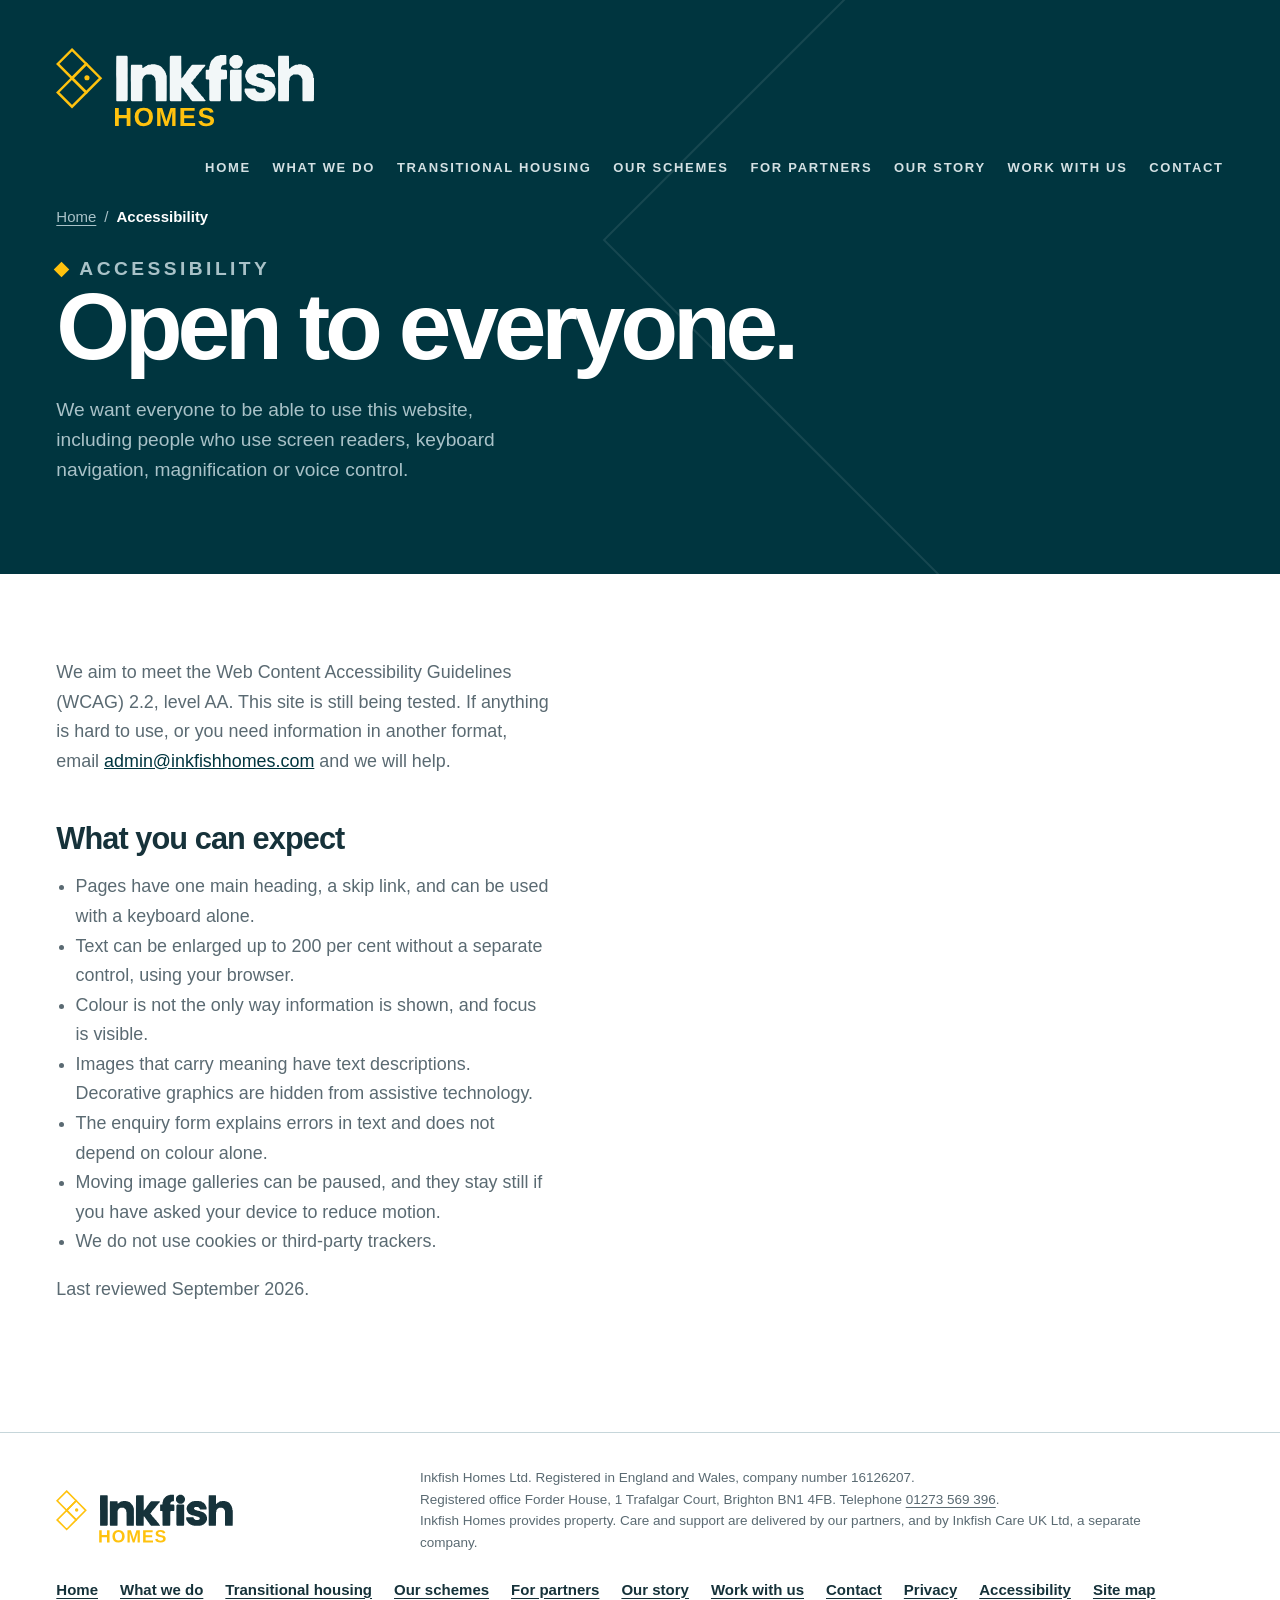
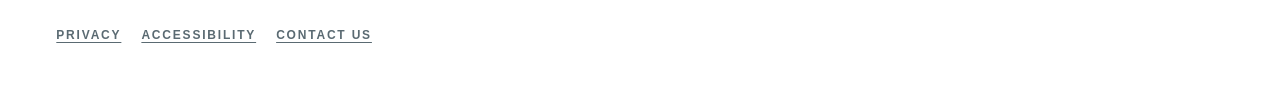
==== accessibility/index.html @ 7adeb06b "Publish Inkfish Homes as linked, accessible pages. Each section is its own address so the site can b" ====
<!doctype html>
<html lang="en-GB">
<head>
<meta charset="utf-8">
<meta name="viewport" content="width=device-width,initial-scale=1,viewport-fit=cover">
<title>Accessibility | Inkfish Homes</title>
<meta name="description" content="How the Inkfish Homes website is built for WCAG 2.2 level AA, and how to ask for information in another format.">
<link rel="canonical" href="https://inkfishhomes.com/accessibility/">
<meta name="theme-color" content="#00353F">
<meta name="robots" content="index,follow">
<meta property="og:type" content="website">
<meta property="og:site_name" content="Inkfish Homes">
<meta property="og:locale" content="en_GB">
<meta property="og:title" content="Accessibility | Inkfish Homes">
<meta property="og:description" content="How the Inkfish Homes website is built for WCAG 2.2 level AA, and how to ask for information in another format.">
<meta property="og:url" content="https://inkfishhomes.com/accessibility/">
<meta name="twitter:card" content="summary">
<meta name="twitter:title" content="Accessibility | Inkfish Homes">
<meta name="twitter:description" content="How the Inkfish Homes website is built for WCAG 2.2 level AA, and how to ask for information in another format.">
<link rel="icon" href="/assets/images/logo-inkfish-mark.svg" type="image/svg+xml">
<link rel="stylesheet" href="/assets/css/style.css">
<script type="application/ld+json">{"@context":"https://schema.org","@graph":[{"@type":"Organization","@id":"https://inkfishhomes.com/#org","name":"Inkfish Homes Ltd","url":"https://inkfishhomes.com/","email":"admin@inkfishhomes.com","telephone":"+441273569396","logo":"https://inkfishhomes.com/assets/images/logo-inkfish-mark.svg","address":{"@type":"PostalAddress","streetAddress":"Forder House, 1 Trafalgar Court","addressLocality":"Brighton","postalCode":"BN1 4FB","addressCountry":"GB"},"identifier":"16126207"},{"@type":"WebSite","@id":"https://inkfishhomes.com/#website","url":"https://inkfishhomes.com/","name":"Inkfish Homes","inLanguage":"en-GB","publisher":{"@id":"https://inkfishhomes.com/#org"}},{"@type":"WebPage","@id":"https://inkfishhomes.com/accessibility/#webpage","url":"https://inkfishhomes.com/accessibility/","name":"Accessibility | Inkfish Homes","description":"How the Inkfish Homes website is built for WCAG 2.2 level AA, and how to ask for information in another format.","isPartOf":{"@id":"https://inkfishhomes.com/#website"},"about":{"@id":"https://inkfishhomes.com/#org"},"inLanguage":"en-GB"},{"@type":"BreadcrumbList","itemListElement":[{"@type":"ListItem","position":1,"name":"Home","item":"https://inkfishhomes.com/"},{"@type":"ListItem","position":2,"name":"Accessibility","item":"https://inkfishhomes.com/accessibility/"}]}]}</script>
</head>
<body>
<a class="skip" href="#content">Skip to content</a>
<div class="site">
<main id="main">
<header class="b-head"><span class="b-ghost ghost-head" aria-hidden="true"></span><div class="rail gut on-dark"><a class="lk lk-lg" href="/" aria-label="Inkfish Homes, home"><i class="d" aria-hidden="true"></i><span class="tx" aria-hidden="true"><i class="w w-care"></i><i class="s s-homes"></i></span></a><button class="menu-btn" type="button" aria-expanded="false" aria-controls="site-nav">Menu</button><nav class="nv" id="site-nav" aria-label="Main"><a href="/">Home</a><a href="/what-we-do/">What we do</a><a href="/transitional-housing/">Transitional housing</a><a href="/our-schemes/">Our schemes</a><a href="/partners/">For partners</a><a href="/our-story/">Our story</a><a href="/work-with-us/">Work with us</a><a href="/contact/">Contact</a></nav></div><div class="gut"><div class="hwrap solo"><div><nav class="crumbs" aria-label="Breadcrumb"><ol><li><a href="/">Home</a></li><li><a href="/accessibility/" aria-current="page">Accessibility</a></li></ol></nav><p class="b-eye">Accessibility</p><h1 id="content" tabindex="-1">Open to everyone.</h1><p>We want everyone to be able to use this website, including people who use screen readers, keyboard navigation, magnification or voice control.</p></div></div></div></header>
<section class="b-sec wh"><div class="gut b-prose"><p>We aim to meet the Web Content Accessibility Guidelines (WCAG) 2.2, level AA. This site is still being tested. If anything is hard to use, or you need information in another format, email <a href="mailto:admin@inkfishhomes.com">admin@inkfishhomes.com</a> and we will help.</p><h2>What you can expect</h2><ul><li>Pages have one main heading, a skip link, and can be used with a keyboard alone.</li><li>Text can be enlarged up to 200 per cent without a separate control, using your browser.</li><li>Colour is not the only way information is shown, and focus is visible.</li><li>Images that carry meaning have text descriptions. Decorative graphics are hidden from assistive technology.</li><li>The enquiry form explains errors in text and does not depend on colour alone.</li><li>Moving image galleries can be paused, and they stay still if you have asked your device to reduce motion.</li><li>We do not use cookies or third-party trackers.</li></ul><p>Last reviewed September 2026.</p></div></section>
</main>
<footer class="ft"><div class="ft-in gut"><div class="ft-brand"><a class="lk lk-sm" href="/" aria-label="Inkfish Homes, home"><i class="d" aria-hidden="true"></i><span class="tx" aria-hidden="true"><i class="w w-care"></i><i class="s s-homes"></i></span></a></div><div class="ft-legal"><p>Inkfish Homes Ltd. Registered in England and Wales, company number 16126207.<br>Registered office Forder House, 1 Trafalgar Court, Brighton BN1 4FB. Telephone <a href="tel:+441273569396">01273 569 396</a>.<br>Inkfish Homes provides property. Care and support are delivered by our partners, and by Inkfish Care UK Ltd, a separate company.</p></div><nav class="ft-nav" aria-label="Footer"><ul><li><a href="/">Home</a></li><li><a href="/what-we-do/">What we do</a></li><li><a href="/transitional-housing/">Transitional housing</a></li><li><a href="/our-schemes/">Our schemes</a></li><li><a href="/partners/">For partners</a></li><li><a href="/our-story/">Our story</a></li><li><a href="/work-with-us/">Work with us</a></li><li><a href="/contact/">Contact</a></li><li><a href="/privacy/">Privacy</a></li><li><a href="/accessibility/" aria-current="page">Accessibility</a></li><li><a href="/site-map/">Site map</a></li></ul></nav><div class="ft-links"><a href="/privacy/">Privacy</a><a href="/accessibility/">Accessibility</a><a href="/contact/">Contact us</a></div></div></footer>
</div>

<script src="/assets/js/main.js"></script>
</body>
</html>
---- assets/css/style.css ----
:root{color-scheme:light;box-sizing:border-box;padding-top:env(safe-area-inset-top,0px);padding-bottom:env(safe-area-inset-bottom,0px)}html{scroll-padding-top:env(safe-area-inset-top,0px)}body{margin:0;padding:0;font:14px -apple-system,BlinkMacSystemFont,sans-serif;background:#faf9f5;color:#141413}img{max-width:100%}[hidden]:not([hidden=until-found i]){display:none!important}
.b-hire.two{grid-template-columns:1fr 1fr}.b-hire.three{grid-template-columns:repeat(3,minmax(0,1fr))}@media (max-width:980px){.b-hire.two,.b-hire.three{grid-template-columns:1fr}}.b-note a{color:inherit;text-decoration:underline;text-underline-offset:2px}

:root{
  --deep:#16323A; --teal:#00353F; --orange:#F79520; --orangeInk:#A35400;
  --slate:#5A6A72; --slate2:#5E7C84; --mist:#7C9BA3; --steel:#EDF3F5; --steel2:#E6EFF3;
  --line:#C6D6DA; --pale:#A9C2C8; --white:#FFFFFF; --night:#00090C;
  --f:"Helvetica Neue",Helvetica,Arial,sans-serif;
  --gut:clamp(20px,4.4vw,64px);
  --dia:url("../images/logo-inkfish-mark.svg"); --wCare:url("../images/logo-inkfish-wordmark.svg"); --sCare:url("../images/photo-01.png"); --wGroup:url("../images/photo-02.png"); --sGroup:url("../images/photo-03.png");
  --grain:url("data:image/svg+xml,%3Csvg xmlns='http://www.w3.org/2000/svg' width='200' height='200'%3E%3Cfilter id='n'%3E%3CfeTurbulence type='fractalNoise' baseFrequency='0.85' numOctaves='4' stitchTiles='stitch'/%3E%3C/filter%3E%3Crect width='200' height='200' filter='url(%23n)'/%3E%3C/svg%3E"); --sky:url("../images/photo-04.jpg"); --joinimg:url("../images/photo-05.jpg"); --hand:url("../images/photo-06.jpg"); --tank:url("../images/photo-07.jpg"); --face:url("../images/photo-08.jpg");
}
*{box-sizing:border-box}
html,body{margin:0}
body{background:var(--steel);color:var(--deep);font-family:var(--f);font-size:16px;line-height:1.55;-webkit-font-smoothing:antialiased}
.site{max-width:1440px;margin:0 auto;position:relative;overflow:hidden;background:var(--steel)}
.gut{padding-left:var(--gut);padding-right:var(--gut)}
[hidden]{display:none!important}
a{color:inherit}
:focus-visible{outline:2px solid var(--orange);outline-offset:3px}
h1,h2,h3,h4{text-wrap:balance}

/* lockups */
.lk{display:flex;align-items:center;gap:11px}
.lk .d{display:block;flex:none;width:var(--dw);height:calc(var(--dw)*1.274);background-color:var(--c);
  -webkit-mask:var(--dia) center/contain no-repeat;mask:var(--dia) center/contain no-repeat}
.lk .tx{position:relative;flex:none;width:var(--tw);height:calc(var(--tw)/2.06)}
.lk .tx i{position:absolute;inset:0;display:block;-webkit-mask-size:contain;mask-size:contain;
  -webkit-mask-repeat:no-repeat;mask-repeat:no-repeat;-webkit-mask-position:left center;mask-position:left center}
.lk .tx .w{background-color:var(--wc)} .lk .tx .s{background-color:var(--c)}
.w-care{-webkit-mask-image:var(--wCare);mask-image:var(--wCare)} .s-care{-webkit-mask-image:var(--sCare);mask-image:var(--sCare)}
.w-group{-webkit-mask-image:var(--wGroup);mask-image:var(--wGroup)} .s-group{-webkit-mask-image:var(--sGroup);mask-image:var(--sGroup)}

/* rail + nav */
.rail{position:relative;z-index:6;display:flex;align-items:center;gap:26px;flex-wrap:wrap;
  padding-top:clamp(20px,2.4vw,30px);padding-bottom:clamp(14px,1.6vw,20px)}
.nv{margin-left:auto;display:flex;gap:clamp(12px,1.7vw,26px);flex-wrap:wrap}
.nv a{background:none;border:0;padding:5px 0;cursor:pointer;font:inherit;font-size:11px;font-weight:700;
  letter-spacing:.15em;text-transform:uppercase;white-space:nowrap;border-bottom:2px solid transparent;color:var(--slate);text-decoration:none}
.nv a:hover{color:var(--deep)}
.nv a[aria-current="page"]{color:var(--deep);border-bottom-color:var(--orange)}
.nv button[data-off]{opacity:.55}
.on-dark .nv a{color:rgba(234,243,245,.74)}
.on-dark .nv a:hover{color:#fff}
.on-dark .nv a[aria-current="page"]{color:#fff;border-bottom-color:var(--orange)}

/* home hero: approved treatment, brand orange */
.hero{position:relative;min-height:100svh;display:flex;flex-direction:column;background:var(--night);overflow:hidden}
.hero video{position:absolute;inset:0;width:100%;height:100%;object-fit:cover;object-position:34% 38%;
  transform:scale(1.16) translateX(4.6%);filter:brightness(1.3) contrast(.98) saturate(1.16);z-index:0}
.veil{position:absolute;inset:0;z-index:1;pointer-events:none;background:
  radial-gradient(78% 52% at 2% 92%,rgba(0,9,12,.62) 0%,rgba(0,9,12,.3) 46%,rgba(0,9,12,0) 74%),
  linear-gradient(90deg,rgba(0,9,12,.66) 0%,rgba(0,9,12,.38) 34%,rgba(0,9,12,0) 64%,rgba(0,9,12,0) 100%),
  linear-gradient(180deg,rgba(0,9,12,.4) 0%,rgba(0,9,12,0) 22%,rgba(0,9,12,0) 52%,rgba(0,9,12,.84) 100%)}
.hgrain{position:absolute;inset:0;z-index:2;background-image:var(--grain);opacity:.07;mix-blend-mode:overlay;pointer-events:none}
.hbody{position:relative;z-index:4;margin-top:auto;padding-bottom:clamp(44px,6vh,84px);max-width:840px}
.heyeb{margin:0 0 clamp(10px,1.2vw,16px);font-size:clamp(16px,1.35vw,19.5px);font-weight:700;letter-spacing:.2em;
  text-transform:uppercase;color:rgba(234,243,245,.9);display:flex;align-items:center;gap:14px}
.heyeb s{text-decoration:none;display:block;width:26px;height:1.5px;background:var(--orange)}
.hbody h1{margin:0;font-weight:700;font-size:clamp(32px,4.9vw,68px);line-height:1.0;letter-spacing:-.042em;color:#F2F7F8}
.hbody h1 u,.jbody h1 u{text-decoration:none;color:var(--orange)}
.hstate{margin:clamp(18px,2vw,26px) 0 0;font-size:clamp(16px,1.5vw,21.7px);line-height:1.48;letter-spacing:-.006em;
  color:rgba(234,243,245,.92);max-width:44ch;text-wrap:pretty}
.hstate strong{color:#fff;font-weight:600}
.hctas{display:flex;flex-wrap:wrap;gap:12px;margin-top:clamp(24px,2.6vw,34px)}
.hctas a{display:inline-flex;align-items:center;text-decoration:none;font-size:14px;font-weight:700;padding:15px 26px;cursor:pointer}
.hctas .a{background:var(--orange);color:var(--deep)}
.hctas .a:hover{background:#FFAA45}
.hctas .b{border:1.5px solid rgba(234,243,245,.45);color:#EAF3F5}
.hctas .b:hover{border-color:#fff;background:rgba(255,255,255,.08)}

/* join hero */
.jhero{position:relative;min-height:100svh;display:flex;flex-direction:column;overflow:hidden;background:var(--night)}
.jhero .jimg{position:absolute;inset:0;z-index:0;background:var(--night) var(--joinimg) 72% 42%/cover no-repeat;
  filter:brightness(1.12) contrast(1.02) saturate(1.1)}
.jhero .jveil{position:absolute;inset:0;z-index:1;pointer-events:none;background:
  linear-gradient(270deg,rgba(0,9,12,.9) 0%,rgba(0,9,12,.74) 30%,rgba(0,9,12,.22) 52%,rgba(0,9,12,0) 64%),
  linear-gradient(180deg,rgba(0,9,12,.45) 0%,rgba(0,9,12,0) 24%,rgba(0,9,12,0) 60%,rgba(0,9,12,.62) 100%)}
.jbody{position:relative;z-index:4;margin-top:auto;margin-left:auto;width:100%;
  max-width:calc(640px + var(--gut) * 2);padding-bottom:clamp(44px,6vh,84px)}
.jbody h1{margin:0;font-weight:700;font-size:clamp(28px,3.3vw,47px);line-height:1.04;letter-spacing:-.038em;color:#F2F7F8}
.jlead{margin:clamp(18px,2vw,26px) 0 0;font-size:clamp(17px,1.5vw,21.7px);line-height:1.48;color:rgba(234,243,245,.92)}

/* concept badge + toast */
.cbadge{position:fixed;right:14px;bottom:14px;z-index:80;background:var(--deep);color:#EAF3F5;font-size:11px;font-weight:700;
  letter-spacing:.14em;text-transform:uppercase;padding:9px 13px 9px 11px;display:flex;gap:9px;align-items:center;box-shadow:0 6px 22px rgba(0,9,12,.28)}
.cbadge b{background:var(--orange);color:var(--deep);padding:2px 7px}
.toast{position:fixed;left:50%;bottom:22px;transform:translateX(-50%);z-index:90;background:var(--deep);color:#EAF3F5;
  font-size:13.5px;padding:12px 18px;max-width:calc(100% - 32px);box-shadow:0 8px 28px rgba(0,9,12,.3)}

/* footer base */
.ft{background:var(--white);border-top:1px solid var(--line)}
.ft-in{display:grid;grid-template-columns:auto 1fr auto;gap:24px 48px;align-items:center;padding-top:34px;padding-bottom:40px}
.ft-brand p{margin:8px 0 0;font-size:12px;font-weight:700;letter-spacing:.16em;text-transform:uppercase;color:var(--slate)}
.ft-legal p{margin:0;font-size:13.5px;line-height:1.6;color:var(--slate)}
.ft-links{display:flex;gap:20px;flex-wrap:wrap}
.ft-links a{font-size:12px;font-weight:700;letter-spacing:.15em;text-transform:uppercase;text-decoration:none;color:var(--slate)}
.ft-links a:hover{color:var(--deep)}

@media (max-width:980px){ .ft-in{grid-template-columns:1fr} }
@media (max-width:820px){
  .nv{width:100%;margin-left:0;gap:12px 16px}
  .hero{min-height:90svh}
  .hero video{object-position:21% 40%;transform:none}
  .jbody{margin-left:0;max-width:none}
  .jhero .jimg{background-position:40% 40%}
  .jhero .jveil{background:linear-gradient(180deg,rgba(0,9,12,.55) 0%,rgba(0,9,12,.25) 30%,rgba(0,9,12,.7) 62%,rgba(0,9,12,.92) 100%)}
  .jbody h1 br{display:none}
}
@media (prefers-reduced-motion:reduce){*{animation:none!important;transition:none!important;scroll-behavior:auto!important}}


.b-sec{position:relative;overflow:hidden;padding-top:clamp(72px,8.6vw,136px);padding-bottom:clamp(72px,8.6vw,136px)}
.b-sec>*{position:relative;z-index:2}
.b-sec.st{background:var(--steel)} .b-sec.wh{background:var(--white)}
.b-sec.te{background:var(--teal);color:#EAF3F5} .b-sec.de{background:var(--deep);color:#EAF3F5}
.b-sec.or{background:var(--orange);color:var(--deep)}
.b-ghost{position:absolute!important;z-index:0!important;aspect-ratio:1;transform:rotate(45deg);border:2px solid rgba(255,255,255,.09);pointer-events:none}
.st .b-ghost,.wh .b-ghost{border-color:rgba(22,50,58,.07)}
.or .b-ghost{border-color:rgba(22,50,58,.12)}

.b-eye{display:flex;align-items:center;gap:12px;margin:0 0 clamp(18px,2vw,26px);font-size:11.5px;font-weight:700;letter-spacing:.2em;text-transform:uppercase;color:var(--slate)}
.b-eye::before{content:"";width:9px;height:9px;background:var(--orange);transform:rotate(45deg);flex:none}
.te .b-eye,.de .b-eye{color:var(--pale)}
.or .b-eye{color:var(--deep)} .or .b-eye::before{background:var(--deep)}
.b-h{margin:0;font-size:clamp(34px,4.6vw,70px);line-height:1;letter-spacing:-.045em;font-weight:700;color:var(--deep)}
.te .b-h,.de .b-h{color:#fff}
.b-h em{font-style:normal;color:var(--orange)}
.st .b-h em,.wh .b-h em{color:var(--teal);box-shadow:inset 0 -.14em 0 var(--orange)}
.or .b-h em{color:#fff}
.b-lead{margin:clamp(22px,2.4vw,32px) 0 0;font-size:clamp(17px,1.45vw,21px);line-height:1.55;color:var(--slate);max-width:46ch}
.te .b-lead,.de .b-lead{color:var(--pale)} .or .b-lead{color:var(--deep)}
.b-body p{margin:0 0 15px;font-size:16.5px;line-height:1.68;color:var(--slate);max-width:58ch}
.b-body p:last-child{margin:0}
.b-body b{color:var(--deep)}
.te .b-body p,.de .b-body p{color:var(--pale)} .te .b-body b,.de .b-body b{color:#fff}
.or .b-body p{color:var(--deep)}
.b-2{display:grid;grid-template-columns:minmax(0,1fr) minmax(0,1fr);gap:clamp(28px,5vw,88px);align-items:center}
.b-2.top{align-items:start}
.b-note{margin:clamp(34px,4vw,54px) 0 0;font-size:13.5px;line-height:1.6;color:var(--slate);max-width:64ch}
.te .b-note{color:var(--mist)}

.b-badge{flex:none;width:44px;height:44px;background:var(--orange);transform:rotate(45deg);display:grid;place-items:center}
.b-badge b{transform:rotate(-45deg);color:var(--deep);font-weight:700;font-size:17px;letter-spacing:-.02em}
.b-badge.sm{width:34px;height:34px} .b-badge.sm b{font-size:12.5px}
.or .b-badge{background:var(--deep)} .or .b-badge b{color:#fff}

.b-btn{display:inline-flex;align-items:center;gap:10px;margin-top:clamp(26px,2.8vw,36px);padding:16px 26px;font-weight:700;font-size:14px;
  text-decoration:none;cursor:pointer;background:var(--orange);color:var(--deep)}
.b-btn:hover{background:#FFAA45}
.or .b-btn{background:var(--deep);color:#fff} .or .b-btn:hover{background:var(--teal)}

/* the mark, explained */
.b-mark{width:100%;max-width:470px;height:auto;display:block;margin-inline:auto}
.b-mark text{font-family:var(--f);font-weight:700}
.b-legend{margin:0;padding:0;list-style:none;display:grid;gap:22px}
.b-legend li{display:grid;grid-template-columns:auto 1fr;gap:22px;align-items:start}
.b-legend h3{margin:4px 0 0;font-size:clamp(19px,1.7vw,24px);letter-spacing:-.025em;line-height:1.15}
.b-legend p{margin:8px 0 0;font-size:15.5px;line-height:1.6;color:var(--slate)}
.te .b-legend p,.de .b-legend p{color:var(--pale)} .te .b-legend h3,.de .b-legend h3{color:#fff}
.b-legend b.i{color:inherit}
.b-line{margin:clamp(40px,4.4vw,64px) 0 0;font-size:clamp(24px,2.8vw,40px);font-weight:700;letter-spacing:-.035em;line-height:1.1;color:var(--orange)}

/* home: recruiting on orange */
.b-rec{display:grid;grid-template-columns:minmax(0,.9fr) minmax(0,1.1fr);gap:clamp(28px,5vw,88px);align-items:end}
.b-twenty{margin:0;font-size:clamp(150px,21vw,320px);line-height:.76;letter-spacing:-.075em;font-weight:700;color:var(--deep)}
.b-twenty small{display:block;font-size:clamp(26px,3vw,44px);letter-spacing:-.035em;line-height:1.05;margin-top:.3em}
.b-places{display:grid;grid-template-columns:1fr 1fr;gap:14px;margin-top:clamp(24px,2.6vw,34px)}
.b-place{background:var(--deep);color:#EAF3F5;padding:clamp(20px,2vw,28px)}
.b-place h3{margin:0;font-size:19px;color:#fff;letter-spacing:-.02em}
.b-place p{margin:8px 0 0;font-size:14px;color:var(--pale);line-height:1.5}
.b-roles{display:flex;flex-wrap:wrap;gap:8px;margin-top:16px}
.b-roles span{font-size:10.5px;font-weight:700;letter-spacing:.12em;text-transform:uppercase;border:1px solid rgba(234,243,245,.3);padding:5px 9px;color:#EAF3F5}

/* services */
.b-svcs{display:grid;grid-template-columns:repeat(3,minmax(0,1fr));gap:clamp(16px,2vw,28px);margin-top:clamp(40px,4.4vw,64px)}
.b-svc{background:var(--white);padding:clamp(26px,2.6vw,38px);position:relative;overflow:hidden}
.b-svc::after{content:"";position:absolute;right:-46px;top:-46px;width:92px;height:92px;transform:rotate(45deg);background:var(--steel2)}
.b-svc.soon::after{background:var(--orange)}
.b-svc small{display:block;font-size:11px;font-weight:700;letter-spacing:.16em;text-transform:uppercase;color:var(--slate)}
.b-svc.soon small{color:var(--orangeInk)}
.b-svc h3{margin:14px 0 0;font-size:clamp(22px,2vw,28px);letter-spacing:-.03em}
.b-svc p{margin:10px 0 0;font-size:15.5px;line-height:1.6;color:var(--slate)}

/* diamond image */
.b-dimg{aspect-ratio:1;width:min(100%,560px);max-width:100%;margin-left:auto;background:var(--night) var(--sky) 50% 42%/cover no-repeat;
  clip-path:polygon(50% 0,100% 50%,50% 100%,0 50%)}
.b-dimg.hand{background-image:var(--hand);background-position:50% 50%}
.b-dimg.face{background-image:var(--face);background-position:50% 30%}
.b-cap{margin:14px 0 0;text-align:right;font-size:12px;font-weight:700;letter-spacing:.16em;text-transform:uppercase;color:var(--mist)}

/* model page */
.b-head{position:relative;overflow:hidden;background:var(--teal);color:#fff;padding-top:clamp(40px,5vw,80px);padding-bottom:clamp(64px,7vw,112px)}
.b-head h1{margin:0;font-size:clamp(48px,7.4vw,120px);line-height:.9;letter-spacing:-.055em;font-weight:700}
.b-head h1 em{font-style:normal;color:var(--orange)}
.b-head p{margin:26px 0 0;font-size:clamp(17px,1.5vw,21px);line-height:1.55;color:var(--pale);max-width:46ch}
.b-tiles{display:grid;grid-template-columns:repeat(3,minmax(0,1fr))}
.b-tile{padding:clamp(34px,3.6vw,56px) clamp(24px,2.8vw,44px);min-height:360px;display:flex;flex-direction:column}
.b-tile:nth-child(1){background:var(--deep);color:#fff}
.b-tile:nth-child(2){background:var(--teal);color:#fff}
.b-tile:nth-child(3){background:var(--orange);color:var(--deep)}
.b-tile b{font-size:clamp(90px,10vw,150px);line-height:.8;letter-spacing:-.06em}
.b-tile:nth-child(1) b,.b-tile:nth-child(2) b{color:var(--orange)}
.b-tile h2{margin:auto 0 0;padding-top:30px;font-size:clamp(24px,2.3vw,32px);letter-spacing:-.035em}
.b-tile p{margin:12px 0 0;font-size:15.5px;line-height:1.6;opacity:.9}
.b-stats{display:grid;grid-template-columns:repeat(3,minmax(0,1fr));gap:clamp(16px,2vw,28px);margin-top:clamp(36px,4vw,56px)}
.b-stat{display:grid;grid-template-columns:auto 1fr;gap:24px;align-items:center;background:var(--steel);padding:24px}
.b-stat .b-badge{width:64px;height:64px} .b-stat .b-badge b{font-size:26px}
.b-stat h3{margin:0;font-size:13px;font-weight:700;letter-spacing:.14em;text-transform:uppercase}
.b-stat p{margin:5px 0 0;font-size:14.5px;color:var(--slate)}
.b-state{margin:clamp(36px,4vw,56px) 0 0;font-size:clamp(24px,2.6vw,38px);font-weight:700;letter-spacing:-.035em;line-height:1.12;color:var(--orange);max-width:26ch}
.b-quote{margin:0;font-size:clamp(34px,4.8vw,74px);line-height:1;letter-spacing:-.05em;font-weight:700;color:var(--deep);max-width:17ch}
.b-chips{display:flex;flex-wrap:wrap;gap:10px;margin-top:clamp(28px,3vw,40px)}
.b-chips span{display:inline-flex;align-items:center;gap:10px;background:rgba(22,50,58,.1);padding:9px 14px;font-size:12px;font-weight:700;letter-spacing:.1em;text-transform:uppercase;color:var(--deep)}
.b-chips span::before{content:"";width:7px;height:7px;background:var(--deep);transform:rotate(45deg)}

/* join */
.b-big{margin:0;font-size:clamp(24px,2.7vw,40px);line-height:1.18;letter-spacing:-.03em;font-weight:700;color:var(--deep)}
.b-std{display:grid;grid-template-columns:repeat(3,minmax(0,1fr));gap:1px;background:rgba(234,243,245,.14);margin-top:clamp(40px,4.4vw,64px)}
.b-std div{background:var(--teal);padding:clamp(26px,2.6vw,38px)}
.b-std h3{margin:22px 0 0;font-size:clamp(22px,2vw,28px);letter-spacing:-.03em;color:#fff}
.b-std p{margin:10px 0 0;font-size:15px;line-height:1.6;color:var(--pale)}
.b-close{margin:clamp(40px,4.4vw,64px) 0 0;font-size:clamp(26px,3.2vw,48px);line-height:1.08;letter-spacing:-.04em;font-weight:700;color:#fff;text-wrap:balance}
.b-close span{color:var(--orange)}
.wh .b-close,.st .b-close{color:var(--deep)} .wh .b-close span,.st .b-close span{color:var(--teal);box-shadow:inset 0 -.12em 0 var(--orange)}
.or .b-close{color:var(--deep)} .or .b-close span{color:#fff}
.b-lines{margin:0;padding:0;list-style:none}
.b-lines li{display:grid;grid-template-columns:auto 1fr;gap:16px;align-items:baseline;padding:13px 0;border-bottom:1px solid var(--line);font-size:clamp(17px,1.45vw,21px);line-height:1.4;letter-spacing:-.015em}
.b-lines li::before{content:"";width:8px;height:8px;background:var(--orange);transform:rotate(45deg) translateY(-2px)}
.te .b-lines li{border-bottom-color:rgba(234,243,245,.16);color:#fff}
.or .b-lines li{border-bottom-color:rgba(22,50,58,.2);font-weight:700}
.or .b-lines li::before{background:var(--deep)}
.b-q{margin:clamp(34px,4vw,56px) 0;font-size:clamp(44px,7vw,112px);line-height:.9;letter-spacing:-.06em;font-weight:700;color:var(--deep)}
.b-q span{color:#fff}
.b-hire{display:grid;grid-template-columns:1fr 1fr;gap:clamp(16px,2vw,28px);margin-top:clamp(30px,3.4vw,48px)}
.b-hire>div{background:var(--white);padding:clamp(24px,2.6vw,36px);display:grid;grid-template-columns:auto 1fr;gap:22px}
.b-hire h3{margin:6px 0 0;font-size:clamp(21px,1.9vw,27px);letter-spacing:-.03em}
.b-hire p{margin:8px 0 0;color:var(--slate);font-size:15px}
.b-hire .b-roles span{color:var(--deep);border-color:var(--line)}

@media (max-width:900px){
  .b-2,.b-rec,.b-places,.b-svcs,.b-tiles,.b-stats,.b-std,.b-hire{grid-template-columns:1fr}
  .b-dimg{margin:0 auto}
  .b-tile{min-height:0}
}

/* ---------- readability on orange: big, bold, or boxed ---------- */
.or .b-eye{font-size:13.5px;letter-spacing:.16em}
.or .b-lead,.or .b-body p{font-size:clamp(19px,1.6vw,23px);line-height:1.45;font-weight:600;color:var(--deep)}
.or .b-body b{font-weight:700}
.or .b-lines li{font-size:clamp(19px,1.6vw,23px);font-weight:700}
.b-chips span{font-size:13.5px;letter-spacing:.06em;padding:11px 16px}
.or .b-chips span{background:var(--deep);color:#fff}
.or .b-chips span::before{background:var(--orange)}
.b-tile:nth-child(3) p{font-size:17px;font-weight:600;opacity:1}
.hctas a{font-size:15px}
.b-btn{font-size:15px}
.b-place p{font-size:15px}
.b-roles span{font-size:11.5px}

/* ---------- Join hero: the home video, mirrored ---------- */
.jhero{background:var(--teal);--tb:clamp(148px,16.5vh,178px);--bb:0px}
.jhero .jvid{position:absolute;left:0;right:0;top:var(--tb);width:100%;height:calc(100% - var(--tb) - var(--bb));
  object-fit:cover;object-position:50% 38%;z-index:0;background:transparent}
.jhero .jveil{top:var(--tb);bottom:var(--bb)}
.jhero .hgrain{display:none}
.jhero .jveil{background:
  radial-gradient(52% 44% at 20% 80%,rgba(0,9,12,.6) 0%,rgba(0,9,12,.32) 55%,rgba(0,9,12,0) 100%),
  linear-gradient(180deg,rgba(0,9,12,.32) 0%,rgba(0,9,12,0) 16%)}
.jbody{margin-left:0;margin-right:auto;max-width:calc(660px + var(--gut) * 2);padding-bottom:clamp(40px,5.4vh,72px)}
.jbody .hctas{margin-top:16px}
.jbody .hctas .b,.hbody .hctas .b{background:#fff;border-color:#fff;color:var(--orange);font-size:16px;font-weight:800;letter-spacing:-.005em}
.jbody .hctas .b:hover,.hbody .hctas .b:hover{background:var(--steel);border-color:var(--steel);color:var(--orange)}
@media (max-width:820px){
  .jhero{--tb:282px;--bb:0px}
  .jhero .jvid{object-position:78% 45%}
  .jhero .jveil{background:linear-gradient(180deg,rgba(0,9,12,.35) 0%,rgba(0,9,12,.08) 28%,rgba(0,9,12,.45) 55%,rgba(0,9,12,.7) 100%)}
}

/* ---------- Compass House carousel ---------- */
.b-cs{display:grid;grid-template-columns:minmax(0,.9fr) minmax(0,1.1fr);gap:clamp(34px,5vw,80px);align-items:center}
.cs-copy .b-h{font-size:clamp(34px,3.7vw,56px)}
.cs-copy .b-body{margin-top:clamp(22px,2.4vw,32px)}
.cs-tag{display:flex;align-items:center;gap:14px;flex-wrap:wrap;margin:26px 0 0}
.cs-tag .b-soon{margin:0}
.cs-tag b{font-size:17px;letter-spacing:-.01em}
.cs{position:relative}
.cs::before{content:"";position:absolute;right:-18px;top:-18px;width:64px;height:64px;background:var(--orange);clip-path:polygon(50% 0,100% 50%,50% 100%,0 50%);z-index:2}
.cs-stage{position:relative;aspect-ratio:3/2;overflow:hidden;background:var(--night)}
.cs-slide{position:absolute;inset:0;margin:0;opacity:0;transition:opacity .9s ease;pointer-events:none}
.cs-slide.on{opacity:1;pointer-events:auto}
.cs-slide img{width:100%;height:100%;object-fit:cover;display:block;transform:scale(1.04);transition:transform 6s ease-out}
.cs-slide.on img{transform:scale(1)}
.cs-slide figcaption{position:absolute;left:0;right:0;bottom:0;display:flex;justify-content:space-between;align-items:flex-end;gap:12px;
  padding:48px 22px 18px;color:#fff;font-weight:700;font-size:15px;background:linear-gradient(180deg,rgba(0,9,12,0),rgba(0,9,12,.72))}
.cs-slide figcaption small{font-size:12px;font-weight:700;letter-spacing:.14em;text-transform:uppercase;opacity:.85;border:1px solid rgba(255,255,255,.5);padding:4px 8px}
.cs-ctl{display:flex;align-items:center;gap:16px;margin-top:18px}
.cs-dots{display:flex;gap:10px}
.cs-dots button{width:12px;height:12px;padding:0;border:0;background:var(--line);transform:rotate(45deg);cursor:pointer}
.cs-dots button[aria-current]{background:var(--orange)}
.cs-prev,.cs-next{width:44px;height:44px;border:1px solid var(--line);background:transparent;cursor:pointer;position:relative}
.cs-prev::after,.cs-next::after{content:"";position:absolute;left:50%;top:50%;width:10px;height:10px;border:solid var(--deep);border-width:2px 2px 0 0}
.cs-prev::after{transform:translate(-35%,-50%) rotate(-135deg)}
.cs-next::after{transform:translate(-65%,-50%) rotate(45deg)}
.cs-prev:hover,.cs-next:hover{border-color:var(--orange)}
@media (max-width:900px){.b-cs{grid-template-columns:1fr}.cs{order:-1}.cs::before{right:-8px;top:-12px;width:44px;height:44px}}
@media (prefers-reduced-motion:reduce){.cs-slide,.cs-slide img{transition:none}}

/* ---------- model page: the 1 2 3 band ---------- */
.b-head .hwrap,.b-head>.gut{position:relative;z-index:2}
.mb-band{position:relative;overflow:hidden;background:var(--orange);min-height:clamp(520px,50vw,700px);display:flex;align-items:center;
  padding-top:clamp(40px,4.6vw,68px);padding-bottom:clamp(40px,4.6vw,68px)}
.mb-img{position:absolute;right:-3.2%;top:0;height:100%;width:auto;max-width:none;z-index:1;display:block}
.mb-in{position:relative;z-index:2;width:100%}
.mb-rows{display:grid;gap:clamp(18px,2vw,28px);max-width:min(58%,640px)}
.mb-row{display:grid;grid-template-columns:auto 1fr;gap:clamp(16px,2vw,26px);align-items:baseline;
  padding-bottom:clamp(16px,1.8vw,22px);border-bottom:2px solid rgba(255,255,255,.45)}
.mb-row b{font-size:clamp(46px,5.4vw,84px);line-height:.82;letter-spacing:-.06em;color:#fff}
.mb-row h3{margin:0;font-size:clamp(22px,2vw,29px);letter-spacing:-.03em;color:#fff}
.mb-row p{margin:8px 0 0;font-size:clamp(16.5px,1.4vw,19px);line-height:1.62;color:var(--deep);max-width:52ch}
@media (max-width:1100px){.mb-rows{max-width:70%}}
@media (max-width:860px){
  .mb-band{min-height:0;padding-bottom:clamp(280px,64vw,420px)}
  .mb-img{right:-16%;top:auto;bottom:0;height:auto;width:min(86%,420px)}
  .mb-rows{max-width:100%}
}

/* ---------- FINAL: one rail position on every page ---------- */
.b-head{padding-top:0}
.b-head + .b-sec,.b-head + .mb-band{padding-top:66px}

/* ---------- FINAL: type scale ---------- */
.nv a{font-size:13px;letter-spacing:.13em}
.on-dark .nv a{color:rgba(234,243,245,.9)}
.b-eye{font-size:14.4px;letter-spacing:.18em}
.b-eye::before{width:11px;height:11px}
.or .b-eye{font-size:15px}
.b-body p{font-size:clamp(17px,1.4vw,20.5px);line-height:1.62;max-width:56ch}
.b-note{font-size:clamp(15px,1.2vw,17px)}
.b-legend p{font-size:17px}
.b-stat p{font-size:16.5px}
.b-tile:nth-child(3) p{font-size:clamp(16px,1.25vw,18px);font-weight:600}
.b-svc p{font-size:17px}
.b-svc small{font-size:13px}
.b-stat h3{font-size:14px}
/* model tiles: number and text side by side */
.b-tile{display:grid;grid-template-columns:auto minmax(0,1fr);column-gap:clamp(18px,2vw,30px);align-content:start;min-height:0}
.b-tile b{grid-row:1/3;align-self:start;font-size:clamp(84px,8.4vw,128px)}
.b-tile h2{margin:0;padding-top:.15em;align-self:start}
.b-tile p{margin:12px 0 0;font-size:clamp(16px,1.25vw,18px)}
/* progression on orange: same body type as the section above */
.b-sec.pg .b-body p{font-weight:500;color:var(--deep);max-width:48ch}

/* ---------- FINAL: Join Inkfish on orange ---------- */
.rx .b-ghost.w{border:0;background:rgba(255,255,255,.14)}
.rx-top{display:grid;grid-template-columns:minmax(0,1.2fr) minmax(0,.8fr);gap:clamp(24px,4vw,64px);align-items:end}
.rx .b-h{font-size:clamp(56px,8vw,128px);line-height:.88;letter-spacing:-.06em}
.rx-20{display:flex;align-items:flex-end;gap:16px;justify-content:flex-end;margin:0}
.rx-20 b{font-size:clamp(90px,11vw,170px);line-height:.78;letter-spacing:-.07em;color:#fff}
.rx-20 span{font-size:clamp(17px,1.5vw,22px);font-weight:700;line-height:1.2;color:var(--deep);max-width:11ch;padding-bottom:6px}
.rx-rule{height:4px;background:#fff;margin:clamp(28px,3.4vw,48px) 0}
.rx .b-lead{margin:0;max-width:62ch;font-size:clamp(18px,1.55vw,22px);font-weight:600}
.rx-ctas{display:flex;flex-wrap:wrap;gap:12px;align-items:center}
.rx-ctas .b-btn{margin-top:clamp(26px,3vw,40px)}
.b-btn.wht{background:#fff;color:var(--deep)} .b-btn.wht:hover{background:var(--steel)}
.pl-cards{display:grid;grid-template-columns:repeat(3,minmax(0,1fr));gap:clamp(14px,1.6vw,22px);margin-top:clamp(30px,3.4vw,46px)}
.pl{position:relative;background:#fff;color:var(--deep);padding:clamp(22px,2.2vw,32px);display:flex;flex-direction:column;min-height:250px;overflow:hidden}
.pl::after{content:"";position:absolute;right:-38px;top:-38px;width:76px;height:76px;background:var(--steel2);transform:rotate(45deg)}
.pl .b-badge{width:40px;height:40px;margin:4px 0 18px 4px}
.or .pl .b-badge{background:var(--orange)} .or .pl .b-badge b{color:var(--deep)}
.pl h3{margin:0;font-size:clamp(21px,1.8vw,26px);letter-spacing:-.03em;line-height:1.1}
.pl p{margin:8px 0 0;font-size:15.5px;line-height:1.5;color:var(--slate)}
.pl .b-roles{margin-top:auto;padding-top:18px}
.pl .b-roles span{color:var(--deep);border-color:var(--line);font-size:12.5px}
.pl.soon>*:not(.stamp){opacity:.45}
.pl.soon{background:rgba(255,255,255,.9)}
.stamp{position:absolute;left:50%;top:68%;transform:translate(-50%,-50%) rotate(-11deg);z-index:3;white-space:nowrap;
  font-size:clamp(19px,1.8vw,25px);font-weight:700;letter-spacing:.16em;text-transform:uppercase;color:var(--deep);
  border:3px solid var(--deep);outline:2px solid var(--orange);outline-offset:4px;padding:10px 18px;background:rgba(255,255,255,.92)}
.st .pl{box-shadow:0 1px 0 var(--line)}
@media (max-width:900px){.rx-top,.pl-cards{grid-template-columns:1fr}.rx-20{justify-content:flex-start}.pl{min-height:0}.pl.soon{min-height:270px}.stamp{top:77%}.rx-ctas .b-btn{margin-top:14px}.rx-ctas{margin-top:14px}}

.pl .b-roles{row-gap:14px;padding-top:26px}
.pl .b-roles span.done{position:relative;color:var(--slate);background:var(--steel);border-color:var(--steel2)}
.pl .b-roles span.done{display:inline-flex;align-items:center;gap:9px}
.pl .b-roles span.done em{font-style:normal;font-size:11px;letter-spacing:.1em;padding:3px 8px;
  background:var(--teal);color:#fff;text-decoration:none;line-height:1.3}
/* ---------- transitional & supported housing feature ---------- */
.th-top{display:grid;grid-template-columns:minmax(0,1.05fr) minmax(0,.95fr);gap:clamp(28px,5vw,88px);align-items:end}
.th-line{margin:0;background:var(--teal);color:#fff;padding:clamp(20px,2.2vw,30px) clamp(22px,2.4vw,32px);
  font-size:clamp(21px,2.1vw,31px);font-weight:700;letter-spacing:-.03em;line-height:1.22}
.th-line span{color:var(--orange)}
.th-grid{display:grid;grid-template-columns:minmax(0,1.25fr) minmax(0,.75fr);gap:clamp(28px,4.4vw,72px);align-items:start;margin-top:clamp(40px,4.6vw,68px)}
.th-story{background:var(--steel2);padding:clamp(20px,2.2vw,30px)}
.th-story p{max-width:none}
.th-tiles{display:grid;grid-template-columns:repeat(3,minmax(0,1fr));margin-top:clamp(36px,4vw,60px)}
.th-tile{padding:clamp(22px,2.4vw,34px);color:#fff}
.th-tile:nth-child(1){background:var(--deep)} .th-tile:nth-child(2){background:var(--teal)}
.th-tile:nth-child(3){background:var(--orange);color:var(--deep)}
.th-tile b{display:block;font-size:clamp(34px,3.4vw,50px);line-height:.9;letter-spacing:-.05em;color:var(--orange)}
.th-tile:nth-child(3) b{color:var(--deep)}
.th-tile h3{margin:12px 0 0;font-size:clamp(19px,1.6vw,23px);letter-spacing:-.03em}
.th-tile p{margin:6px 0 0;font-size:15.5px;line-height:1.5;opacity:.92}
.th-tile:nth-child(3) p{opacity:1;font-weight:600}
@media (max-width:900px){.th-top,.th-grid,.th-tiles{grid-template-columns:1fr}}
/* ---------- FINAL: services ---------- */
.b-sec.tight{padding-top:66px}
/* leaving care section: full-bleed photo with the copy over the wall */
.b-sec.cl{background:var(--night) var(--climg) 14% 46%/auto 108% no-repeat;min-height:clamp(560px,52vw,760px);display:flex;align-items:center}
.cl-veil{position:absolute;inset:0;z-index:1;pointer-events:none;background:
  linear-gradient(90deg,rgba(0,53,63,.97) 0%,rgba(0,53,63,.94) 36%,rgba(0,53,63,.7) 48%,rgba(0,53,63,.2) 60%,rgba(0,53,63,0) 68%),
  linear-gradient(180deg,rgba(0,25,30,.5) 0%,rgba(0,25,30,0) 26%,rgba(0,25,30,0) 62%,rgba(0,25,30,.55) 100%)}
.cl-grid{position:relative;z-index:2;width:100%}
.cl-copy{max-width:min(50%,640px)}
.cl-stats{display:grid;grid-template-columns:repeat(2,minmax(0,1fr));gap:clamp(20px,2.4vw,34px);background:none;margin-top:clamp(30px,3.4vw,46px)}
.cl-stats div{background:none;padding:0;width:calc(100% - 19px);border-top:3px solid rgba(247,149,32,.65);padding-top:clamp(14px,1.6vw,20px)}
.cl-stats div+div{padding-left:0}
.cl-stats b{display:block;font-size:clamp(48px,5vw,78px);line-height:.85;letter-spacing:-.06em;color:var(--orange)}
.cl-stats p{margin:12px 0 0;font-size:clamp(15.5px,1.25vw,18px);line-height:1.5;color:var(--pale);max-width:none}
.cl-src{margin:18px 0 0;font-size:13px;color:var(--mist)}
.ld-grid{display:grid;grid-template-columns:repeat(2,minmax(0,1fr));gap:clamp(12px,1.4vw,18px)}
.ld-grid{gap:clamp(10px,1.2vw,16px)}
.ld-card{background:rgba(234,243,245,.06);border:1px solid rgba(234,243,245,.14);padding:clamp(16px,1.6vw,22px);position:relative}
.ld-card .b-badge{width:28px;height:28px;margin:0 0 12px 2px}
.ld-card .b-badge b{font-size:11px}
.ld-card h3{margin:0;font-size:clamp(18px,1.5vw,21px);letter-spacing:-.03em;color:#fff}
.ld-card p{margin:6px 0 0;font-size:15.5px;line-height:1.5;color:var(--pale)}
.ld-big{position:absolute!important;right:clamp(-40px,-2vw,0px);bottom:-.18em;z-index:0!important;font-size:clamp(220px,30vw,460px);font-weight:700;
  letter-spacing:-.08em;line-height:1;color:transparent;-webkit-text-stroke:2px rgba(234,243,245,.08);pointer-events:none}
.ld-foot{margin:clamp(22px,2.4vw,32px) 0 0;padding-top:18px;border-top:1px solid rgba(234,243,245,.16);font-size:16px;line-height:1.55;color:var(--pale);max-width:52ch}
.ld-foot b{color:#fff}
@media (max-width:980px){.cl-copy{max-width:100%}
  .b-sec.cl{background-position:70% 30%}
  .cl-veil{background:linear-gradient(180deg,rgba(0,53,63,.72) 0%,rgba(0,53,63,.9) 34%,rgba(0,53,63,.96) 100%)}}
@media (max-width:900px){.cl-stats,.ld-grid{grid-template-columns:1fr}.cl-stats div+div{padding-left:0}}

/* ---------- Commissioner Pack ---------- */
.cp-top{display:grid;gap:clamp(16px,2vw,24px);justify-items:start}
.cp-top-lead{margin:0;font-size:clamp(17px,1.5vw,21px);line-height:1.55;font-weight:400;color:var(--pale);max-width:46ch}
.b-btn.cp-big{margin-top:0;padding:42px 34px;border-radius:16px;font-size:clamp(16px,1.4vw,19px);font-weight:800;letter-spacing:-.01em;
  border:0;font-family:inherit;cursor:pointer;text-wrap:balance}
.cp-row{display:grid;grid-template-columns:minmax(0,1fr) auto;gap:clamp(24px,3vw,48px);align-items:center;margin-top:clamp(22px,2.6vw,34px)}
.b-btn.cp-mid{margin-top:0;padding:20px 30px;font-size:clamp(16px,1.4vw,19px);font-weight:800;letter-spacing:-.01em;border:0;font-family:inherit;cursor:pointer;text-wrap:balance}
@media (min-width:861px){.b-btn.cp-mid{transform:translateX(-113px)}}
@media (max-width:860px){.cp-row{grid-template-columns:1fr}}
.cp-note{margin:clamp(30px,3.4vw,44px) 0 0;font-size:14.5px;line-height:1.6;color:var(--pale);max-width:56ch}
.mg-facts{display:grid;grid-template-columns:repeat(5,minmax(0,1fr));gap:clamp(16px,1.8vw,26px);margin:clamp(32px,3.6vw,52px) 0 0;padding:0}
.mg-facts div{background:var(--orange);padding:clamp(20px,2vw,28px) clamp(18px,1.8vw,24px);min-height:clamp(128px,10vw,150px);display:flex;flex-direction:column;justify-content:flex-start}
.mg-facts dt{font-size:12px;font-weight:700;letter-spacing:.14em;text-transform:uppercase;color:var(--deep);opacity:.8}
.mg-facts dd{margin:14px 0 0;font-size:clamp(18px,1.5vw,21px);font-weight:800;line-height:1.25;letter-spacing:-.02em;color:var(--deep)}
.bio-cards{display:grid;grid-template-columns:1fr 1fr;gap:clamp(16px,1.8vw,26px);margin-top:clamp(40px,4.4vw,64px)}
.bio-card{display:flex;flex-direction:column;width:100%;height:100%;text-align:left;font:inherit;cursor:pointer;background:#fff;border:0;border-top:4px solid var(--orange);padding:clamp(24px,2.4vw,34px);color:var(--deep);transition:transform .2s,box-shadow .2s}
.bio-card:hover,.bio-card:focus-visible{transform:translateY(-2px);box-shadow:0 10px 28px rgba(0,9,12,.1)}
.bio-card small{display:block;font-size:12px;font-weight:700;letter-spacing:.14em;text-transform:uppercase;color:var(--slate)}
.bio-card h3{margin:6px 0 0;font-size:clamp(22px,2vw,28px);letter-spacing:-.03em}
.bio-card p{margin:8px 0 0;font-size:16.5px;line-height:1.55;color:var(--slate)}
.bio-card i{display:inline-block;margin-top:auto;padding-top:16px;font-style:normal;font-weight:700;font-size:15px;color:var(--teal)}
@media (max-width:1000px){.mg-facts{grid-template-columns:repeat(3,minmax(0,1fr))}}
@media (max-width:640px){.mg-facts{grid-template-columns:1fr 1fr}.bio-cards{grid-template-columns:1fr}}
.ex-grid{display:grid;grid-template-columns:repeat(3,minmax(0,1fr));grid-auto-rows:1fr;gap:1px;background:var(--line);border-top:4px solid var(--orange);margin-top:clamp(36px,4vw,56px)}
.ex-grid>div{background:#fff;padding:clamp(28px,2.8vw,40px);display:flex;flex-direction:column}
.ex-grid h3{margin:20px 0 0;font-size:clamp(19px,1.5vw,22px);line-height:1.2;letter-spacing:-.025em;color:var(--deep);min-height:2.4em}
.ex-grid p{margin:10px 0 0;font-size:16px;line-height:1.6;color:var(--slate)}
@media (max-width:1000px){.ex-grid{grid-template-columns:1fr 1fr}}@media (max-width:640px){.ex-grid{grid-template-columns:1fr;grid-auto-rows:auto}.ex-grid h3{min-height:0}}
.hd-grid{display:grid;grid-template-columns:minmax(0,1.08fr) minmax(0,.92fr);gap:clamp(30px,4.4vw,72px);align-items:start;margin-top:clamp(32px,3.6vw,52px)}
.hd-fig{margin:0;width:100%}
.hd-fig img{display:block;width:100%;height:auto}
.hd-cap{margin:0;background:var(--orange);color:var(--deep);font-weight:700;line-height:1.3;font-size:clamp(16px,1.4vw,21px);
  padding:clamp(13px,1.3vw,17px) clamp(15px,1.4vw,20px)}
@media (max-width:900px){.hd-grid{grid-template-columns:1fr}}
.cp-dlg .cp,.cp-dlg .cp-done{background:#fff;padding:clamp(28px,4.4vw,56px) clamp(22px,4.4vw,60px)}
.cp-dlg .b-eye{color:var(--slate)}
.cp-h{margin:0 0 clamp(20px,2.4vw,30px);font-size:clamp(28px,3vw,44px);line-height:1.05;letter-spacing:-.04em;color:var(--deep)}
.cp-grid{display:grid;grid-template-columns:1fr 1fr;gap:clamp(14px,1.8vw,22px)}
.cp-grid .wide{grid-column:1/-1}
.cp label{display:grid;gap:8px;font-size:13.5px;font-weight:700;letter-spacing:.1em;text-transform:uppercase;color:var(--slate)}
.cp input,.cp select{font:inherit;font-size:16.5px;font-weight:400;letter-spacing:0;text-transform:none;color:var(--deep);
  background:var(--steel);border:1px solid var(--line);padding:13px 14px;width:100%}
.cp input:focus,.cp select:focus{outline:2px solid var(--orange);outline-offset:1px}
.cp-check{display:grid;grid-template-columns:auto 1fr;gap:12px;align-items:start;margin-top:clamp(18px,2vw,26px);
  font-size:15.5px;font-weight:400;letter-spacing:0;text-transform:none;color:var(--deep)}
.cp-check input{width:20px;height:20px;accent-color:var(--orange);padding:0}
.cp .b-btn{margin-top:clamp(20px,2.4vw,30px);border:0;font-family:inherit;cursor:pointer}
.cp-small{margin:18px 0 0;font-size:13.5px;line-height:1.55;color:var(--slate);max-width:58ch}
.cp-done p{margin:0 0 22px;font-size:17.5px;line-height:1.6;color:var(--deep);max-width:52ch}
.cp-done a{color:var(--teal)}
@media (max-width:760px){.cp-grid{grid-template-columns:1fr}.cp-cta{grid-template-columns:1fr}}
.cp .cp-check{font-size:15.5px;font-weight:500;letter-spacing:0;text-transform:none;color:var(--deep);line-height:1.5}
.rf-warn{margin:0 0 clamp(20px,2.4vw,28px);padding:16px 18px;background:var(--steel);border-left:4px solid var(--orange);font-size:15.5px;line-height:1.55;color:var(--deep)}
.rf-set{border:0;padding:0;margin:0 0 clamp(22px,2.6vw,32px)}
.rf-set legend{padding:0;margin:0 0 14px;font-size:clamp(19px,1.6vw,22px);font-weight:700;letter-spacing:-.02em;color:var(--deep)}
.rf-radio{display:flex;flex-wrap:wrap;align-items:center;gap:22px;margin-top:clamp(16px,1.8vw,22px);font-size:13.5px;font-weight:700;letter-spacing:.1em;text-transform:uppercase;color:var(--slate)}
.cp .rf-radio label{display:flex;align-items:center;gap:8px;font-size:16px;font-weight:500;letter-spacing:0;text-transform:none;color:var(--deep)}
.rf-radio input{width:20px;height:20px;accent-color:var(--orange);padding:0}
.cp .rf-text{margin-top:clamp(16px,1.8vw,22px)}
.cp textarea{font:inherit;font-size:16.5px;font-weight:400;letter-spacing:0;text-transform:none;color:var(--deep);background:var(--steel);border:1px solid var(--line);padding:13px 14px;width:100%;resize:vertical}
.cp textarea:focus{outline:2px solid var(--orange);outline-offset:1px}
.pv-link{background:none;border:0;padding:0;font:inherit;color:var(--teal);text-decoration:underline;cursor:pointer}
.cp-done .done-sent,.cp-done .done-mail{display:none}
.cp-done[data-mode="sent"] .done-sent,.cp-done[data-mode="mail"] .done-mail{display:block}
.pv h3{margin:clamp(22px,2.6vw,32px) 0 8px;font-size:clamp(19px,1.6vw,22px);letter-spacing:-.02em;color:var(--deep)}
.pv p,.pv li{font-size:16px;line-height:1.62;color:var(--slate);max-width:68ch}
.pv p b{color:var(--deep)}
.pv ul{margin:8px 0 0;padding-left:20px}
.pv li{margin-bottom:6px}
.pv a{color:var(--teal)}
.pv-date{margin:-10px 0 0;font-size:13.5px!important;font-weight:700;letter-spacing:.1em;text-transform:uppercase}
.b-btn.rf-btn{border:0;font-family:inherit;cursor:pointer}


/* ---------- STORY: soundbite over the home ---------- */
.sb-grid{display:grid;grid-template-columns:minmax(0,1fr) minmax(0,1fr);gap:clamp(36px,5.4vw,96px);align-items:center}
.sb-fig{margin:0;position:relative}
.sb-fig .ph{width:100%;aspect-ratio:1204/958;background:var(--steel2) var(--placed) 50% 50%/cover no-repeat;
  filter:grayscale(.62) saturate(.9) contrast(1.06) brightness(.94);position:relative}
.sb-fig .ph::after{content:"";position:absolute;inset:0;background:rgba(90,106,114,.22);mix-blend-mode:multiply}
.sb-fig .sb-tag{margin:0;background:var(--orange);color:var(--deep);padding:clamp(16px,1.8vw,24px) clamp(18px,2vw,28px);font-size:clamp(18px,1.7vw,24px);font-weight:700;line-height:1.25;letter-spacing:-.02em}
.ln-dlg{padding:0;border:0;background:transparent;width:min(900px,calc(100% - 24px));max-width:none;max-height:calc(100vh - 32px);overflow:auto}
.ln-dlg::backdrop{background:rgba(0,9,12,.78)}
.ln-dlg .ln{max-width:none;margin:0}
.ln-x{position:sticky;top:0;float:right;z-index:5;width:48px;height:48px;border:0;background:var(--deep);cursor:pointer;margin-bottom:-48px}
.ln-x::before,.ln-x::after{content:"";position:absolute;left:50%;top:50%;width:20px;height:2px;background:#fff;transform:translate(-50%,-50%) rotate(45deg)}
.ln-x::after{transform:translate(-50%,-50%) rotate(-45deg)}
.ln-x:hover{background:var(--orange)}
.ln-dlg .b-eye{padding-right:56px}
.sb-big{margin:0;font-size:clamp(34px,4.3vw,66px);line-height:1.02;letter-spacing:-.045em;font-weight:700;color:var(--deep);text-wrap:balance}
.sb-big em{font-style:normal;color:var(--teal);box-shadow:inset 0 -.1em 0 var(--orange)}
.sb-by{margin:clamp(22px,2.4vw,32px) 0 0;font-size:14px;letter-spacing:.14em;text-transform:uppercase;color:var(--slate)}
.sb-by b{display:block;font-size:20px;letter-spacing:-.01em;text-transform:none;color:var(--deep);margin-bottom:4px}
/* the letter */
.ln{position:relative;max-width:900px;margin:0 auto;background:#fff;padding:clamp(34px,5.4vw,84px) clamp(24px,5.4vw,90px);box-shadow:0 1px 0 var(--line),0 30px 60px rgba(22,50,58,.08)}
.ln::before{content:"";position:absolute;left:0;top:0;bottom:0;width:6px;background:var(--orange)}
.ln-img{width:min(240px,42%);aspect-ratio:1204/958;float:right;margin:0 0 18px 24px;
  background:var(--steel2) var(--placed) 50% 50%/cover no-repeat;filter:grayscale(.62) saturate(.9) contrast(1.06) brightness(.94)}
.ln-cap{clear:both;margin:-8px 0 22px;font-size:12.5px;letter-spacing:.12em;text-transform:uppercase;color:var(--slate)}
@media (max-width:620px){.ln-img{float:none;width:100%;margin:0 0 16px}}
.ln-q{position:absolute;right:clamp(20px,4vw,56px);top:clamp(-10px,-1vw,0px);font-size:clamp(140px,16vw,240px);line-height:1;font-weight:700;color:var(--steel2);pointer-events:none}
.ln>*:not(.ln-q){position:relative}
.ln p{margin:0 0 20px;font-size:clamp(17px,1.4vw,19.5px);line-height:1.65;color:var(--deep);max-width:62ch;font-weight:400}
.ln p b{font-weight:400;color:var(--deep)}
.ln .ln-open{font-size:clamp(17px,1.4vw,19.5px);line-height:1.65;letter-spacing:0;font-weight:400;color:var(--deep)}
.ln .ln-close{margin-top:26px;font-size:clamp(17px,1.4vw,19.5px);line-height:1.65;letter-spacing:0;font-weight:400;color:var(--deep)}
.ln .ln-close span{color:var(--deep)}
.ln .ln-sig{margin:clamp(30px,3.4vw,46px) 0 0;padding-top:22px;border-top:1px solid var(--line);font-size:13.5px;letter-spacing:.14em;text-transform:uppercase;color:var(--slate)}
.ln .ln-sig b{display:block;font-size:24px;letter-spacing:-.02em;text-transform:none;color:var(--deep);margin-bottom:4px}
@media (max-width:900px){.sb-grid{grid-template-columns:1fr}.ln-q{display:none}}

/* ---------- rectangular portrait ---------- */
.b-rimg{width:100%;aspect-ratio:4/3;max-width:100%;background:var(--night) var(--sky) 50% 42%/cover no-repeat;position:relative}
.b-rimg::after{content:"";position:absolute;left:-14px;bottom:-14px;width:56px;height:56px;background:var(--orange);
  clip-path:polygon(50% 0,100% 50%,50% 100%,0 50%)}
.b-rimg.tall{aspect-ratio:4/5}

/* ---------- shared inner-page head ---------- */
.b-head .hwrap{display:grid;grid-template-columns:minmax(0,1.15fr) minmax(0,.85fr);gap:clamp(28px,4vw,64px);align-items:end}
.b-head .hwrap.solo{grid-template-columns:minmax(0,1fr);max-width:920px}
.b-head .b-eye{color:var(--pale)}

/* ---------- services ---------- */
.b-path{display:grid;grid-template-columns:repeat(3,minmax(0,1fr));gap:0;margin-top:clamp(40px,4.6vw,68px);position:relative}
.b-step{position:relative;padding:clamp(28px,3vw,44px) clamp(22px,2.4vw,36px) clamp(28px,3vw,40px);color:#fff}
.b-step:nth-child(1){background:var(--deep)} .b-step:nth-child(2){background:var(--teal)} .b-step:nth-child(3){background:var(--orange);color:var(--deep)}
.b-step .b-badge{margin-bottom:24px}
.b-step:nth-child(3) .b-badge{background:var(--deep)} .b-step:nth-child(3) .b-badge b{color:#fff}
.b-step small{display:block;font-size:12px;font-weight:700;letter-spacing:.16em;text-transform:uppercase;opacity:.8}
.b-step h3{margin:10px 0 0;font-size:clamp(24px,2.3vw,32px);letter-spacing:-.035em;line-height:1.05}
.b-step p{margin:12px 0 0;font-size:16px;line-height:1.55;color:var(--pale)}
.b-step:nth-child(3) p{color:var(--deep);font-size:18px;font-weight:600}
.b-step:not(:last-child)::after{content:"";position:absolute;right:-18px;top:50%;width:36px;height:36px;background:var(--orange);z-index:3;
  transform:translateY(-50%) rotate(45deg)}
.b-step:nth-child(2)::after{background:var(--deep)}
.b-svcrow{display:grid;grid-template-columns:minmax(0,.9fr) minmax(0,1.1fr);gap:clamp(28px,5vw,88px);align-items:center}
.b-facts{display:flex;flex-wrap:wrap;gap:10px;margin-top:22px}
.b-facts span{background:var(--steel);padding:10px 14px;font-size:14px;font-weight:700;color:var(--deep)}
.te .b-facts span,.de .b-facts span{background:rgba(234,243,245,.1);color:#fff}
.b-soon{display:inline-block;background:var(--orange);color:var(--deep);font-size:13px;font-weight:700;letter-spacing:.12em;text-transform:uppercase;padding:8px 13px;margin-bottom:18px}
.b-imgpanel{min-height:420px;background:var(--night) var(--tank) 50% 50%/cover no-repeat}
.b-imgpanel.face{background-image:var(--face);background-position:50% 25%}

/* ---------- commissioners ---------- */
.b-record{display:grid;grid-template-columns:repeat(4,minmax(0,1fr));gap:1px;background:rgba(234,243,245,.16);margin-top:clamp(36px,4vw,56px)}
.b-record div{background:var(--teal);padding:clamp(22px,2.2vw,30px)}
.b-record small{display:block;font-size:12px;font-weight:700;letter-spacing:.14em;text-transform:uppercase;color:var(--mist)}
.b-record b{display:block;margin-top:10px;font-size:clamp(17px,1.5vw,21px);line-height:1.3;color:#fff;letter-spacing:-.015em}
.b-record div.hl{background:var(--orange)} .b-record div.hl small{color:var(--deep)} .b-record div.hl b{color:var(--deep)}
.b-steps{display:grid;grid-template-columns:repeat(4,minmax(0,1fr));gap:clamp(14px,1.8vw,24px);margin-top:clamp(36px,4vw,56px);padding:0;counter-reset:s}
.b-steps{grid-template-rows:auto auto auto}
.b-steps li{list-style:none;background:var(--white);padding:clamp(24px,2.4vw,32px);display:grid;grid-template-rows:subgrid;grid-row:span 3;align-content:start}
.b-steps h3{margin:22px 0 0;font-size:clamp(20px,1.8vw,24px);letter-spacing:-.025em}
.b-steps p{margin:10px 0 0;font-size:15.5px;line-height:1.55;color:var(--slate)}
.b-docs{display:grid;grid-template-columns:repeat(2,minmax(0,1fr));gap:0 clamp(28px,4vw,64px);margin-top:clamp(28px,3vw,40px)}
.b-docs li{list-style:none;display:grid;grid-template-columns:auto 1fr;gap:16px;align-items:baseline;padding:15px 0;border-bottom:1px solid rgba(234,243,245,.16);
  font-size:clamp(17px,1.4vw,20px);color:#fff;letter-spacing:-.01em}
.b-docs li::before{content:"";width:8px;height:8px;background:var(--orange);transform:rotate(45deg) translateY(-2px)}
.b-cta{display:grid;grid-template-columns:minmax(0,1fr) auto;gap:28px;align-items:center}
.b-cta .b-h{font-size:clamp(34px,4.4vw,64px)}
.b-mail{display:inline-block;margin-top:14px;font-size:clamp(22px,2.4vw,34px);font-weight:700;letter-spacing:-.03em;color:var(--deep);text-decoration:none;border-bottom:3px solid var(--deep)}

/* ---------- story ---------- */
.b-shero{background:var(--teal);color:#fff;position:relative;overflow:hidden}
.b-shero .in{display:grid;grid-template-columns:minmax(0,1fr) minmax(0,1.1fr);gap:clamp(28px,4vw,64px);align-items:center;
  padding-top:clamp(28px,4vw,64px);padding-bottom:clamp(64px,7vw,112px)}
.b-shero h1{margin:0;font-size:clamp(40px,5.4vw,84px);line-height:.96;letter-spacing:-.05em}
.b-shero h1 em{font-style:normal;color:var(--orange)}
.b-shero p{margin:24px 0 0;font-size:clamp(17px,1.5vw,21px);line-height:1.55;color:var(--pale);max-width:42ch}
.b-shero .cap{margin:12px 0 0;font-size:12px;font-weight:700;letter-spacing:.15em;text-transform:uppercase;color:var(--mist);text-align:right}
.b-origin{display:grid;grid-template-columns:minmax(0,.8fr) minmax(0,1.2fr);gap:clamp(28px,5vw,88px);align-items:center}
.b-origin figure{margin:0}
.b-origin .ph{width:100%;aspect-ratio:1204/958;background:var(--steel2) var(--placed) 50% 50%/cover no-repeat}
.b-origin figcaption{margin-top:12px;font-size:12px;font-weight:700;letter-spacing:.15em;text-transform:uppercase;color:var(--slate)}
.b-origin figcaption span{font-weight:400;opacity:.7}
.b-moments{display:grid;grid-template-columns:repeat(3,minmax(0,1fr));grid-template-rows:auto auto auto;gap:clamp(14px,1.8vw,24px);margin-top:clamp(36px,4vw,56px)}
.b-moment{background:var(--deep);color:#fff;padding:clamp(26px,2.6vw,38px);min-height:230px;display:grid;grid-template-rows:subgrid;grid-row:span 3;align-content:start;gap:0}
.b-moment b{font-size:clamp(46px,5vw,72px);line-height:.85;letter-spacing:-.05em;color:var(--orange)}
.b-moment h3{margin:0;padding-top:28px;align-self:end;font-size:clamp(20px,1.8vw,25px);letter-spacing:-.025em}
.b-moment p{margin:8px 0 0;font-size:15.5px;line-height:1.55;color:var(--pale)}
.b-moment.or2{background:var(--orange);color:var(--deep)} .b-moment.or2 b{color:var(--deep)} .b-moment.or2 p{color:var(--deep);font-size:17px;font-weight:600}
.b-rec2{display:grid;grid-template-columns:repeat(3,minmax(0,1fr));gap:0 clamp(24px,3vw,48px);margin-top:clamp(28px,3vw,40px)}
.b-rec2 div{padding:18px 0;border-top:1px solid var(--line)}
.b-rec2 small{display:block;font-size:12px;font-weight:700;letter-spacing:.14em;text-transform:uppercase;color:var(--slate)}
.b-rec2 b{display:block;margin-top:6px;font-size:17px;line-height:1.35;color:var(--deep)}

/* ---------- join extras ---------- */
.b-stair{display:grid;grid-template-columns:repeat(5,minmax(0,1fr));gap:10px;align-items:end;margin:0;padding:0;list-style:none}
.b-stair li{display:flex;flex-direction:column;justify-content:flex-end}
.b-stair i{display:block;height:calc(var(--h) * 30px);background:rgba(234,243,245,calc(.1 + var(--h) * .1))}
.b-stair li:last-child i{background:var(--orange)}
.b-stair span{min-height:3.9em;margin-top:10px;font-size:13px;font-weight:700;line-height:1.3;color:#fff}
.b-flow{display:grid;gap:clamp(14px,1.6vw,20px);margin-top:22px}
.b-flow>div{display:grid;grid-template-columns:auto 1fr;gap:18px;align-items:start;background:var(--steel);padding:clamp(18px,2vw,26px)}
.b-flow h3{margin:4px 0 0;font-size:clamp(18px,1.6vw,22px);letter-spacing:-.025em}
.b-flow p{margin:6px 0 0;color:var(--slate);font-size:15px;line-height:1.5}
.b-tags{display:flex;flex-wrap:wrap;gap:8px;margin-top:18px}
.b-tags span{font-size:14px;font-weight:700;padding:9px 13px;border:1px solid rgba(234,243,245,.3);color:#fff}
.b-tech{font-size:clamp(36px,5.2vw,82px);line-height:.95;letter-spacing:-.055em;font-weight:700;margin:0;color:#fff}
.b-tech span{display:block}
.b-tech span:last-child{color:var(--orange)}

/* ---------- contact ---------- */
.b-routes{display:grid;grid-template-columns:repeat(2,minmax(0,1fr));gap:clamp(14px,1.8vw,24px)}
.b-route{display:flex;flex-direction:column;padding:clamp(30px,3.4vw,52px);min-height:320px;text-decoration:none;cursor:pointer;position:relative;overflow:hidden}
.b-route.a{background:var(--orange);color:var(--deep)} .b-route.b{background:var(--deep);color:#fff}
.b-route small{font-size:13px;font-weight:700;letter-spacing:.16em;text-transform:uppercase}
.b-route h2{margin:16px 0 0;font-size:clamp(30px,3.4vw,50px);letter-spacing:-.045em;line-height:1}
.b-route p{margin:14px 0 0;font-size:clamp(17px,1.4vw,20px);line-height:1.45;font-weight:600;max-width:34ch}
.b-route.b p{color:var(--pale);font-weight:400}
.b-route i{margin-top:auto;padding-top:28px;font-style:normal;font-size:clamp(18px,1.6vw,22px);font-weight:700;word-break:break-word}
.b-route::after{content:"";position:absolute;right:-60px;bottom:-60px;width:160px;height:160px;transform:rotate(45deg);border:2px solid currentColor;opacity:.15}
.b-dets{display:grid;grid-template-columns:repeat(4,minmax(0,1fr));gap:0 clamp(24px,3vw,48px);margin-top:clamp(36px,4vw,56px)}
.b-dets div{padding:20px 0;border-top:2px solid var(--deep)}
.b-dets small{display:block;font-size:12px;font-weight:700;letter-spacing:.14em;text-transform:uppercase;color:var(--slate)}
.b-dets a,.b-dets b{display:block;margin-top:8px;font-size:17px;font-weight:700;color:var(--deep);text-decoration:none;word-break:break-word}
.b-dets a:hover{color:var(--teal);text-decoration:underline}
.b-dets p{margin:6px 0 0;font-size:14.5px;color:var(--slate);line-height:1.5}
.b-sg{display:grid;grid-template-columns:auto 1fr;gap:22px;align-items:start;background:var(--white);border-left:5px solid var(--orange);padding:clamp(22px,2.4vw,32px);margin-top:clamp(36px,4vw,56px)}
.b-sg h3{margin:0;font-size:20px;letter-spacing:-.02em}
.b-sg p{margin:8px 0 0;font-size:16px;line-height:1.6;color:var(--slate);max-width:70ch}

@media (max-width:980px){
  .b-record,.b-steps,.b-dets{grid-template-columns:1fr 1fr}
  .b-moments,.b-rec2{grid-template-columns:1fr}
}
@media (max-width:900px){
  .b-head .hwrap,.b-path,.b-svcrow,.b-shero .in,.b-origin,.b-routes,.b-docs,.b-cta{grid-template-columns:1fr}
  .b-step:not(:last-child)::after{right:auto;left:50%;top:auto;bottom:-18px;transform:translateX(-50%) rotate(45deg)}
  .b-stair span{font-size:12px;min-height:5.3em}
}
@media (max-width:560px){ .b-record,.b-steps,.b-dets{grid-template-columns:1fr} }

/* ---------- Homes hero ---------- */
.hhero{position:relative;min-height:100svh;display:flex;flex-direction:column;background:var(--night);overflow:hidden}
.hhero .himg{position:absolute;inset:0;z-index:0;background:var(--night) url("../images/photo-09.jpg") 50% 62%/cover no-repeat;
  filter:brightness(1.02) contrast(1.02) saturate(1.04)}
.hhero .hveil{position:absolute;inset:0;z-index:1;pointer-events:none;background:
  radial-gradient(76% 54% at 4% 92%,rgba(0,9,12,.66) 0%,rgba(0,9,12,.32) 48%,rgba(0,9,12,0) 76%),
  linear-gradient(90deg,rgba(0,9,12,.7) 0%,rgba(0,9,12,.42) 36%,rgba(0,9,12,.06) 68%,rgba(0,9,12,0) 100%),
  linear-gradient(180deg,rgba(0,9,12,.52) 0%,rgba(0,9,12,.1) 24%,rgba(0,9,12,.2) 52%,rgba(0,9,12,.86) 100%)}
.hhero .hbody{position:relative;z-index:4;margin-top:auto;padding-bottom:clamp(44px,6vh,84px);max-width:860px}
.hhero .hctas .b{background:#fff;border-color:#fff;color:var(--orangeInk)}
.hhero .hctas .b:hover{background:var(--steel);border-color:var(--steel);color:var(--orangeInk)}
@media (max-width:820px){.hhero{min-height:92svh}.hhero .himg{background-position:52% 58%}.hhero .hbody h1 br{display:none}}

/* ---------- Homes wordmark ---------- */
.s-homes{-webkit-mask-image:url("../images/logo-homes.svg");mask-image:url("../images/logo-homes.svg")}

/* ---------- pictures ---------- */
.b-rimg.th2{aspect-ratio:3/2;width:100%;background:var(--night) url("../images/photo-10.jpg") 50% 54%/cover no-repeat}
.b-rimg.story{aspect-ratio:4/5;width:min(100%,420px);margin-left:auto;background:var(--night) url("../images/photo-04.jpg") 50% 40%/cover no-repeat}

/* steps and lists read dark on the white cards, whatever the section colour */
.te .b-steps li h3,.de .b-steps li h3{color:var(--deep)}
.te .b-steps li p,.de .b-steps li p{color:var(--slate)}

/* centred call to action */
.gut.mid .b-eye{justify-content:center}
.gut.mid .b-h{margin-inline:auto}

/* ---------- four partner blocks ---------- */
.b-places.four{grid-template-columns:repeat(4,minmax(0,1fr));grid-auto-rows:1fr}
.b-places.four .b-place{display:flex;flex-direction:column}
@media (max-width:1100px){.b-places.four{grid-template-columns:1fr 1fr}}
@media (max-width:640px){.b-places.four{grid-template-columns:1fr}}

/* ---------- carousel block on the home page ---------- */
.b-cs{align-items:center}
.cs-copy .b-btn{margin-top:clamp(26px,2.8vw,36px)}

/* ---------- section rhythm, matched to the Care site ---------- */
.b-head + .b-sec{padding-top:66px}
.b-cta{display:grid;grid-template-columns:minmax(0,1fr) auto;gap:clamp(24px,4vw,64px);align-items:center}
.b-cta .b-btn{margin-top:0;white-space:nowrap;border:0;font-family:inherit}
@media (max-width:820px){.b-cta{grid-template-columns:1fr}}

/* ---------- THE HOMES PALETTE ----------
   Everything else is shared with Inkfish Care. The division colour is the only
   difference, and the whole site is keyed to it. Homes yellow, from the Inkfish
   palette. --orangeInk is the same hue taken dark enough to read on white. */
:root{ --orange:#FFC20E; --orangeInk:#7A5600; }
.b-btn:hover,.hctas .a:hover{background:#FFD34D}
.b-svc.soon small,.ld-foot b,.pv-link{color:var(--orangeInk)}
.cs-dots button[aria-current]{background:var(--orangeInk)}
/* white on yellow is not readable, so the highlight word goes near black with a white rule */
.or .b-h em{color:var(--night);box-shadow:inset 0 -.12em 0 #fff}
.or .b-close span{color:var(--night)}
.or .b-lead,.or .b-body p,.or .b-lines li{color:var(--deep)}
.hhero .hctas .a{color:var(--deep)}

.cbadge{display:none}

/* ---------- accessible site chrome ---------- */
.skip{position:absolute;left:16px;top:16px;z-index:200;padding:12px 18px;background:#fff;color:var(--deep);font-weight:700;text-decoration:none;transform:translateY(-180%)}
.skip:focus{transform:none}
a.lk{text-decoration:none;color:inherit}
.lk-lg{--dw:48px;--tw:200px;--wc:#F2F7F8;--c:var(--orange)}
.lk-sm{--dw:32px;--tw:134px;--wc:var(--deep);--c:var(--orange)}
.menu-btn{display:none}
#main:focus,#content:focus{outline:none}
.b-head .b-ghost{width:min(760px,80vw);right:-240px;top:-140px}
.b-sec .b-ghost{width:min(640px,70vw);right:-280px;bottom:-340px}
:focus-visible{outline:3px solid var(--deep);outline-offset:3px}
.on-dark :focus-visible,.hhero :focus-visible,.te :focus-visible,.de :focus-visible,.b-head :focus-visible{outline-color:#fff}
.crumbs{margin:0 0 18px}
.crumbs ol{display:flex;flex-wrap:wrap;gap:8px 0;list-style:none;margin:0;padding:0;font-size:15px}
.crumbs li{display:flex;align-items:center}
.crumbs li:not(:last-child)::after{content:"/";margin:0 8px;color:var(--pale)}
.crumbs a{color:var(--pale);text-underline-offset:3px}
.crumbs [aria-current="page"]{color:#fff;font-weight:700;text-decoration:none}
.ft-nav{grid-column:1/-1}
.ft-nav ul{display:flex;flex-wrap:wrap;gap:10px 22px;list-style:none;margin:0;padding:0}
.ft-nav a{font-size:15px;font-weight:700;color:var(--deep);text-underline-offset:3px}
.ft-links a,.ft-legal a{text-decoration:underline;text-underline-offset:3px}
.te a{color:#fff}
.enquiry-wrap{max-width:960px}
.cs-slide.no-photo{display:flex}
.cs-slide.no-photo::before{content:"Photograph to follow";position:absolute;inset:0;display:flex;align-items:center;justify-content:center;color:#fff;font-weight:700;padding:24px;text-align:center}
.vh{position:absolute;width:1px;height:1px;padding:0;margin:-1px;overflow:hidden;clip:rect(0,0,0,0);white-space:nowrap;border:0}
.cs-dots button,.cs-dots button[aria-current]{width:44px;height:44px;background:transparent;transform:none;position:relative}
.cs-dots button::before{content:"";position:absolute;left:16px;top:16px;width:12px;height:12px;background:var(--line);transform:rotate(45deg)}
.cs-dots button[aria-current]::before{background:var(--orangeInk)}
.cs-pause{min-height:44px;padding:0 16px;border:1px solid var(--line);background:transparent;color:var(--deep);font:inherit;font-size:14px;font-weight:700;cursor:pointer}
.cs-pause:hover{border-color:var(--orangeInk)}
.cs-slide[hidden]{display:none!important}
.cs-slide.no-photo{background:var(--teal)}
.cs-slide.no-photo img{visibility:hidden}
.form-errors{margin:0 0 18px;padding:14px 16px;background:#fff6f4;border-left:4px solid #8a1f11;color:#5c140c}
.form-errors p{margin:0 0 8px;font-weight:700}
.form-errors ul{margin:0;padding-left:18px}
.form-errors a{color:#8a1f11}
.field-error{display:block;margin-top:6px;font-size:15px;font-weight:600;letter-spacing:0;text-transform:none;color:#8a1f11}
.cp input[aria-invalid="true"],.cp select[aria-invalid="true"],.cp textarea[aria-invalid="true"]{border-color:#8a1f11}
.b-prose{max-width:68ch}
.b-prose p,.b-prose li{font-size:clamp(17px,1.4vw,20px);line-height:1.65;color:var(--slate)}
.b-prose h2{margin:clamp(28px,3vw,40px) 0 10px;font-size:clamp(26px,2.4vw,36px);letter-spacing:-.03em;color:var(--deep)}
.b-prose a{color:var(--teal)}
.b-prose ul{margin:8px 0 0;padding-left:1.2em}
.site-map-list{columns:2;margin:24px 0 0;padding:0;list-style:none}
.site-map-list a{display:inline-block;padding:8px 0;font-size:18px;font-weight:700;color:var(--teal)}
@media (max-width:640px){.site-map-list{columns:1}}
.not-found{padding-bottom:clamp(72px,8vw,120px)}
@media (max-width:820px){
  .menu-btn{display:inline-flex;align-items:center;justify-content:center;margin-left:auto;min-height:44px;min-width:44px;padding:10px 16px;background:transparent;color:#F2F7F8;border:1.5px solid rgba(242,247,248,.75);font:inherit;font-size:13px;font-weight:700;letter-spacing:.12em;text-transform:uppercase;cursor:pointer}
  .nv{display:none;flex-direction:column;width:100%;margin-left:0;gap:0;background:var(--deep);padding:4px 0 12px}
  .nv.is-open{display:flex}
  .nv a{color:#F2F7F8;min-height:44px;display:flex;align-items:center;padding:10px 4px;border-bottom:1px solid rgba(255,255,255,.14)}
  .on-dark .nv a,.on-dark .nv a:hover,.nv a[aria-current="page"]{color:#fff}
}
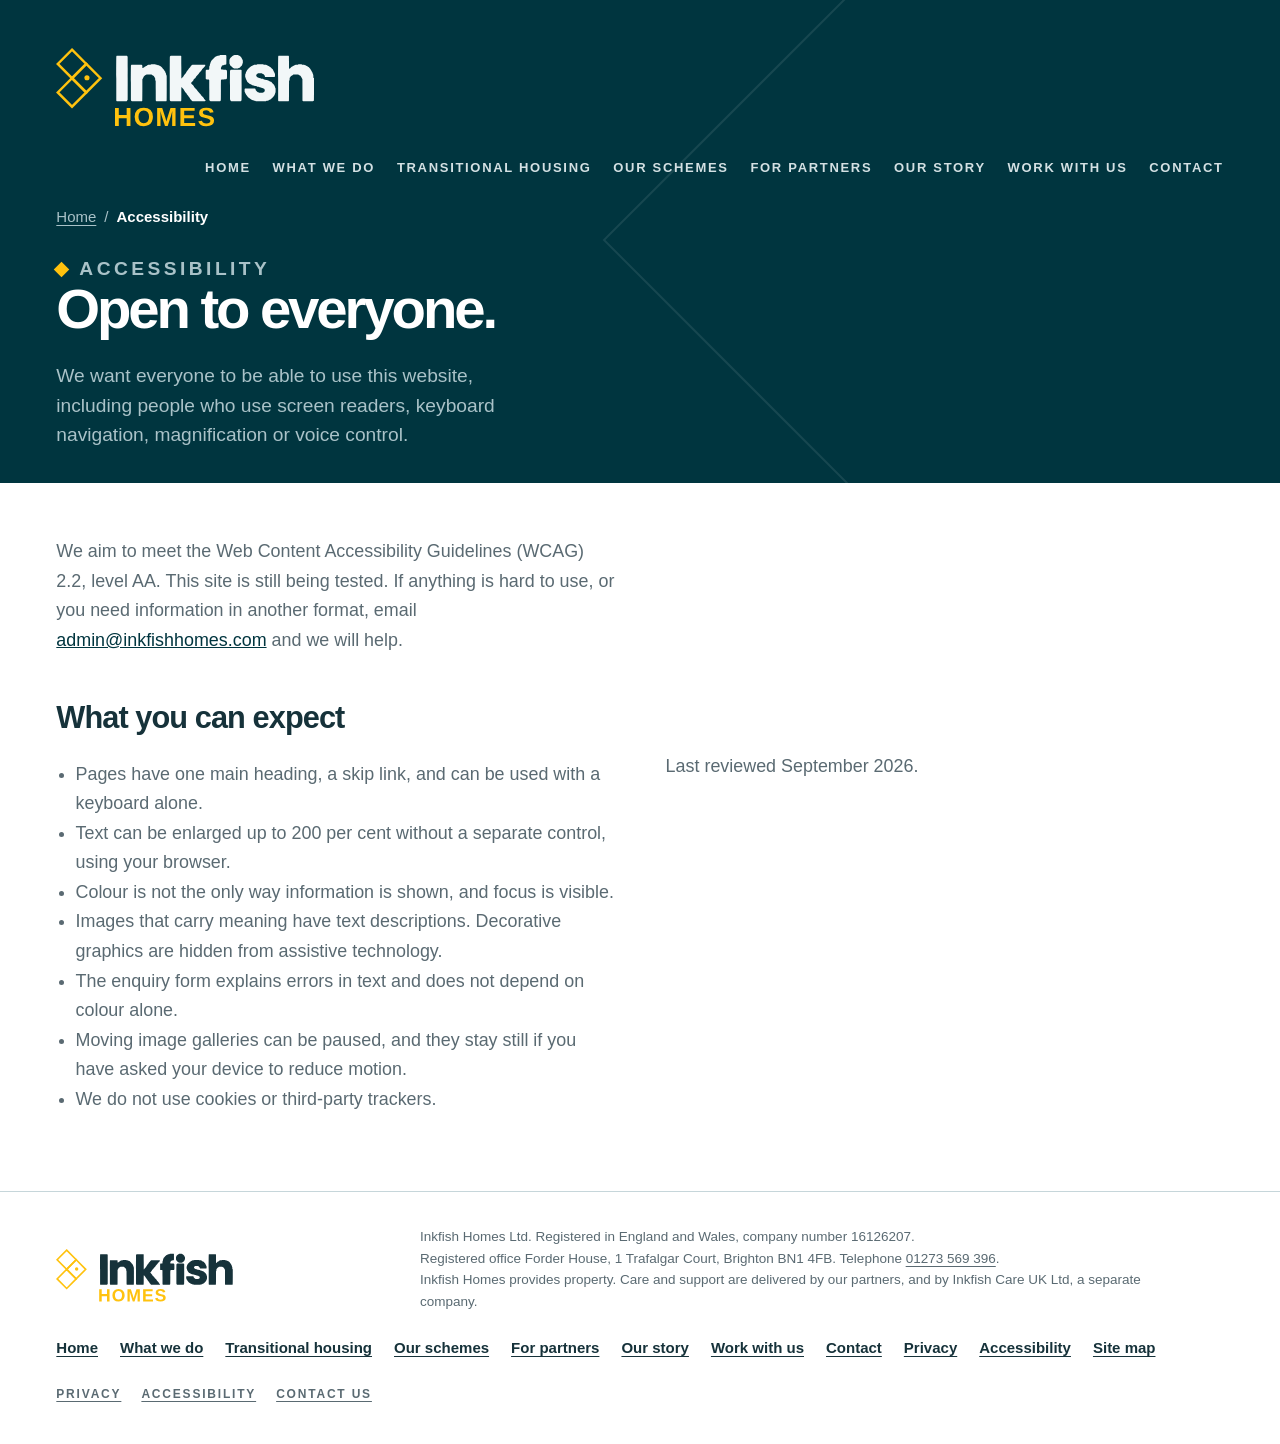
==== commit 889dd865: "Close the empty band on the legal pages and send enquiries into Zoho CRM. Co-authored-by: Cursor <cu" ====
--- a/accessibility/index.html
+++ b/accessibility/index.html
@@ -8,6 +8,7 @@
 <link rel="canonical" href="https://inkfishhomes.com/accessibility/">
 <meta name="theme-color" content="#00353F">
 <meta name="robots" content="index,follow">
+<meta name="google-site-verification" content="A4tkW2_D_aHU_9fqfCaSyfAiMgVERLGloLYnITOj9ak">
 <meta property="og:type" content="website">
 <meta property="og:site_name" content="Inkfish Homes">
 <meta property="og:locale" content="en_GB">
@@ -25,8 +26,8 @@
 <a class="skip" href="#content">Skip to content</a>
 <div class="site">
 <main id="main">
-<header class="b-head"><span class="b-ghost ghost-head" aria-hidden="true"></span><div class="rail gut on-dark"><a class="lk lk-lg" href="/" aria-label="Inkfish Homes, home"><i class="d" aria-hidden="true"></i><span class="tx" aria-hidden="true"><i class="w w-care"></i><i class="s s-homes"></i></span></a><button class="menu-btn" type="button" aria-expanded="false" aria-controls="site-nav">Menu</button><nav class="nv" id="site-nav" aria-label="Main"><a href="/">Home</a><a href="/what-we-do/">What we do</a><a href="/transitional-housing/">Transitional housing</a><a href="/our-schemes/">Our schemes</a><a href="/partners/">For partners</a><a href="/our-story/">Our story</a><a href="/work-with-us/">Work with us</a><a href="/contact/">Contact</a></nav></div><div class="gut"><div class="hwrap solo"><div><nav class="crumbs" aria-label="Breadcrumb"><ol><li><a href="/">Home</a></li><li><a href="/accessibility/" aria-current="page">Accessibility</a></li></ol></nav><p class="b-eye">Accessibility</p><h1 id="content" tabindex="-1">Open to everyone.</h1><p>We want everyone to be able to use this website, including people who use screen readers, keyboard navigation, magnification or voice control.</p></div></div></div></header>
-<section class="b-sec wh"><div class="gut b-prose"><p>We aim to meet the Web Content Accessibility Guidelines (WCAG) 2.2, level AA. This site is still being tested. If anything is hard to use, or you need information in another format, email <a href="mailto:admin@inkfishhomes.com">admin@inkfishhomes.com</a> and we will help.</p><h2>What you can expect</h2><ul><li>Pages have one main heading, a skip link, and can be used with a keyboard alone.</li><li>Text can be enlarged up to 200 per cent without a separate control, using your browser.</li><li>Colour is not the only way information is shown, and focus is visible.</li><li>Images that carry meaning have text descriptions. Decorative graphics are hidden from assistive technology.</li><li>The enquiry form explains errors in text and does not depend on colour alone.</li><li>Moving image galleries can be paused, and they stay still if you have asked your device to reduce motion.</li><li>We do not use cookies or third-party trackers.</li></ul><p>Last reviewed September 2026.</p></div></section>
+<header class="b-head doc"><span class="b-ghost ghost-head" aria-hidden="true"></span><div class="rail gut on-dark"><a class="lk lk-lg" href="/" aria-label="Inkfish Homes, home"><i class="d" aria-hidden="true"></i><span class="tx" aria-hidden="true"><i class="w w-care"></i><i class="s s-homes"></i></span></a><button class="menu-btn" type="button" aria-expanded="false" aria-controls="site-nav">Menu</button><nav class="nv" id="site-nav" aria-label="Main"><a href="/">Home</a><a href="/what-we-do/">What we do</a><a href="/transitional-housing/">Transitional housing</a><a href="/our-schemes/">Our schemes</a><a href="/partners/">For partners</a><a href="/our-story/">Our story</a><a href="/work-with-us/">Work with us</a><a href="/contact/">Contact</a></nav></div><div class="gut"><div class="hwrap solo"><div><nav class="crumbs" aria-label="Breadcrumb"><ol><li><a href="/">Home</a></li><li><a href="/accessibility/" aria-current="page">Accessibility</a></li></ol></nav><p class="b-eye">Accessibility</p><h1 id="content" tabindex="-1">Open to everyone.</h1><p>We want everyone to be able to use this website, including people who use screen readers, keyboard navigation, magnification or voice control.</p></div></div></div></header>
+<section class="b-sec wh doc-body"><div class="gut b-prose"><p>We aim to meet the Web Content Accessibility Guidelines (WCAG) 2.2, level AA. This site is still being tested. If anything is hard to use, or you need information in another format, email <a href="mailto:admin@inkfishhomes.com">admin@inkfishhomes.com</a> and we will help.</p><h2>What you can expect</h2><ul><li>Pages have one main heading, a skip link, and can be used with a keyboard alone.</li><li>Text can be enlarged up to 200 per cent without a separate control, using your browser.</li><li>Colour is not the only way information is shown, and focus is visible.</li><li>Images that carry meaning have text descriptions. Decorative graphics are hidden from assistive technology.</li><li>The enquiry form explains errors in text and does not depend on colour alone.</li><li>Moving image galleries can be paused, and they stay still if you have asked your device to reduce motion.</li><li>We do not use cookies or third-party trackers.</li></ul><p>Last reviewed September 2026.</p></div></section>
 </main>
 <footer class="ft"><div class="ft-in gut"><div class="ft-brand"><a class="lk lk-sm" href="/" aria-label="Inkfish Homes, home"><i class="d" aria-hidden="true"></i><span class="tx" aria-hidden="true"><i class="w w-care"></i><i class="s s-homes"></i></span></a></div><div class="ft-legal"><p>Inkfish Homes Ltd. Registered in England and Wales, company number 16126207.<br>Registered office Forder House, 1 Trafalgar Court, Brighton BN1 4FB. Telephone <a href="tel:+441273569396">01273 569 396</a>.<br>Inkfish Homes provides property. Care and support are delivered by our partners, and by Inkfish Care UK Ltd, a separate company.</p></div><nav class="ft-nav" aria-label="Footer"><ul><li><a href="/">Home</a></li><li><a href="/what-we-do/">What we do</a></li><li><a href="/transitional-housing/">Transitional housing</a></li><li><a href="/our-schemes/">Our schemes</a></li><li><a href="/partners/">For partners</a></li><li><a href="/our-story/">Our story</a></li><li><a href="/work-with-us/">Work with us</a></li><li><a href="/contact/">Contact</a></li><li><a href="/privacy/">Privacy</a></li><li><a href="/accessibility/" aria-current="page">Accessibility</a></li><li><a href="/site-map/">Site map</a></li></ul></nav><div class="ft-links"><a href="/privacy/">Privacy</a><a href="/accessibility/">Accessibility</a><a href="/contact/">Contact us</a></div></div></footer>
 </div>
--- a/assets/css/style.css
+++ b/assets/css/style.css
@@ -13,7 +13,7 @@
 *{box-sizing:border-box}
 html,body{margin:0}
 body{background:var(--steel);color:var(--deep);font-family:var(--f);font-size:16px;line-height:1.55;-webkit-font-smoothing:antialiased}
-.site{max-width:1440px;margin:0 auto;position:relative;overflow:hidden;background:var(--steel)}
+.site{width:100%;max-width:none;margin:0;position:relative;overflow:hidden;background:var(--steel)}
 .gut{padding-left:var(--gut);padding-right:var(--gut)}
 [hidden]{display:none!important}
 a{color:inherit}
@@ -751,6 +751,19 @@
 .ft-links a,.ft-legal a{text-decoration:underline;text-underline-offset:3px}
 .te a{color:#fff}
 .enquiry-wrap{max-width:960px}
+.cp-grid{align-items:stretch}
+.cp .cp-grid>label{display:flex;flex-direction:column;justify-content:flex-end;height:100%;min-width:0}
+.b-head.doc{padding-bottom:clamp(20px,2.6vw,36px)}
+.b-head.doc h1{font-size:clamp(36px,4.4vw,68px)}
+.b-head.doc + .doc-body{padding-top:clamp(24px,3vw,36px);padding-bottom:clamp(48px,6vw,84px)}
+.doc-body .b-prose{max-width:none}
+.doc-body .b-prose h2:first-child{margin-top:0}
+.doc-body .b-prose p,.doc-body .b-prose li{max-width:none}
+@media (min-width:960px){
+  .doc-body .b-prose{columns:2;column-gap:clamp(40px,4vw,72px)}
+  .doc-body .b-prose h2{column-span:all}
+  .doc-body .b-prose h2,.doc-body .b-prose ul,.doc-body .b-prose p{break-inside:avoid}
+}
 .cs-slide.no-photo{display:flex}
 .cs-slide.no-photo::before{content:"Photograph to follow";position:absolute;inset:0;display:flex;align-items:center;justify-content:center;color:#fff;font-weight:700;padding:24px;text-align:center}
 .vh{position:absolute;width:1px;height:1px;padding:0;margin:-1px;overflow:hidden;clip:rect(0,0,0,0);white-space:nowrap;border:0}
